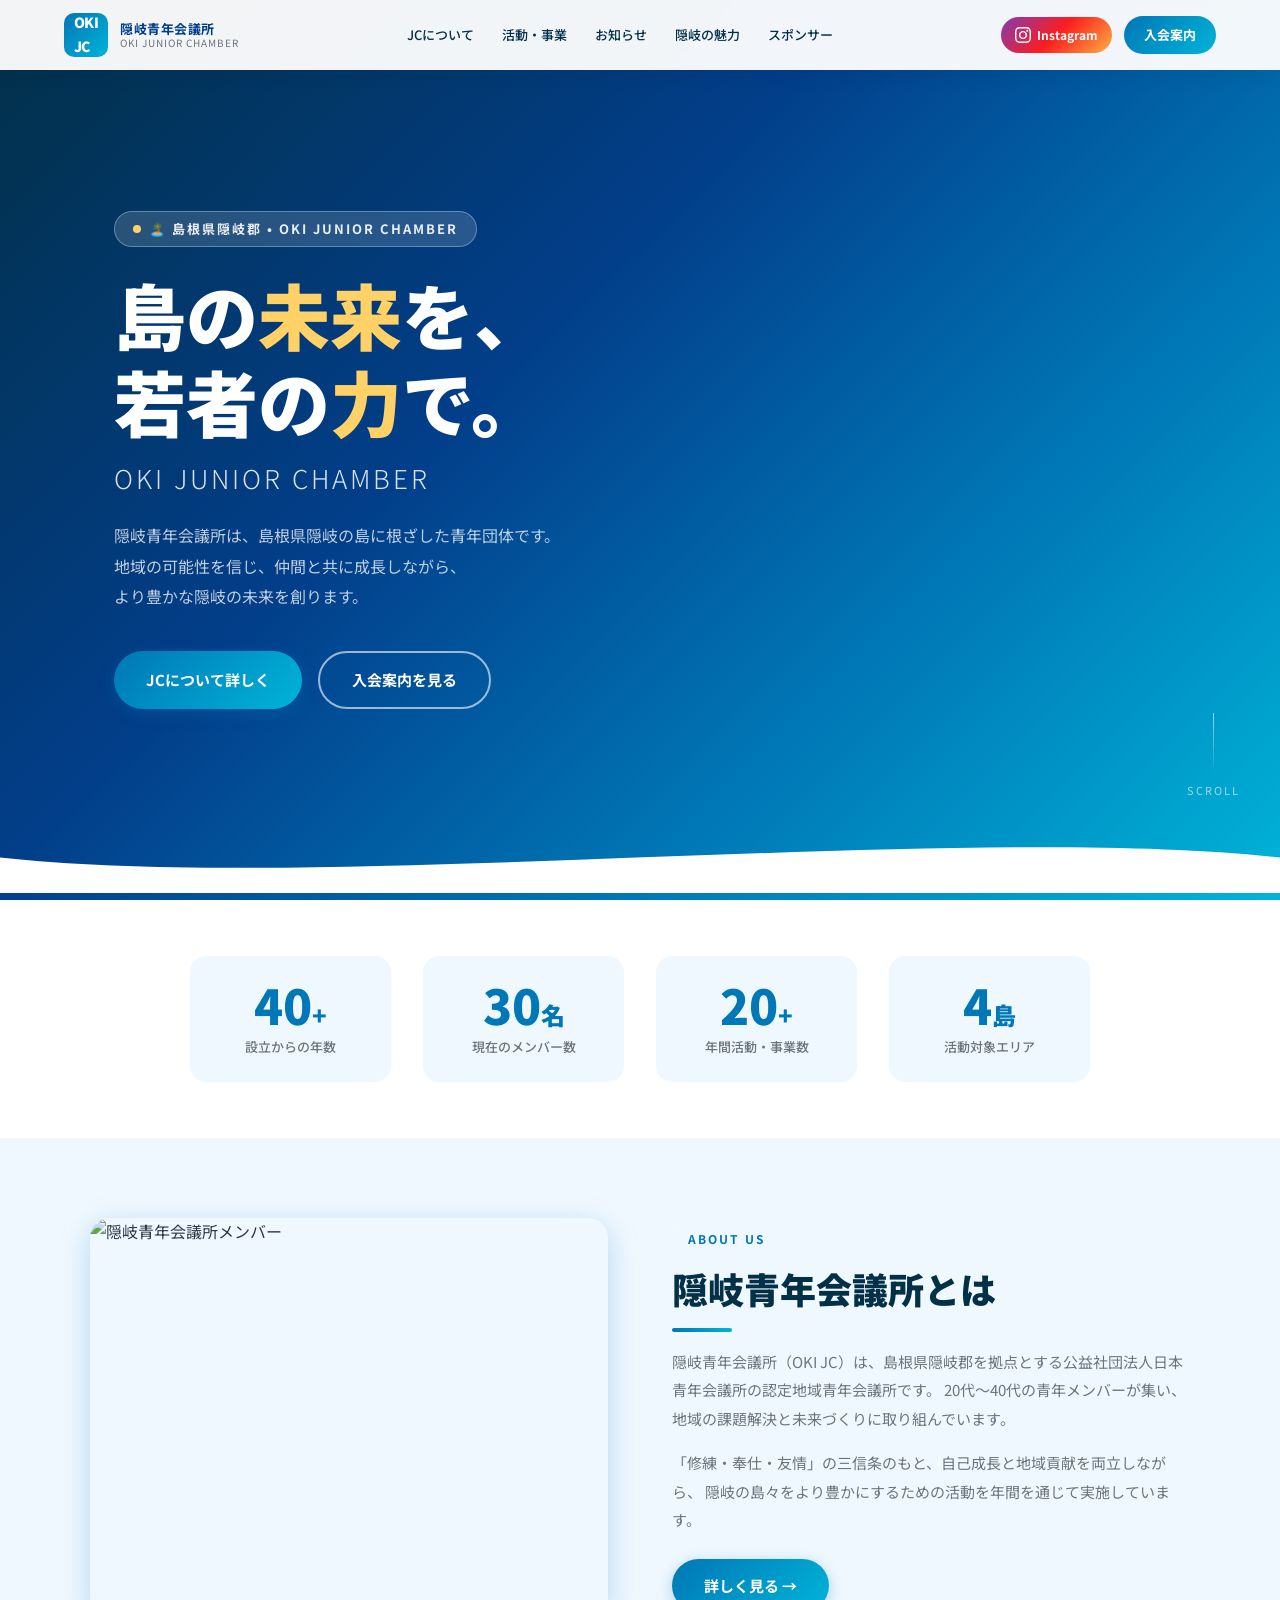
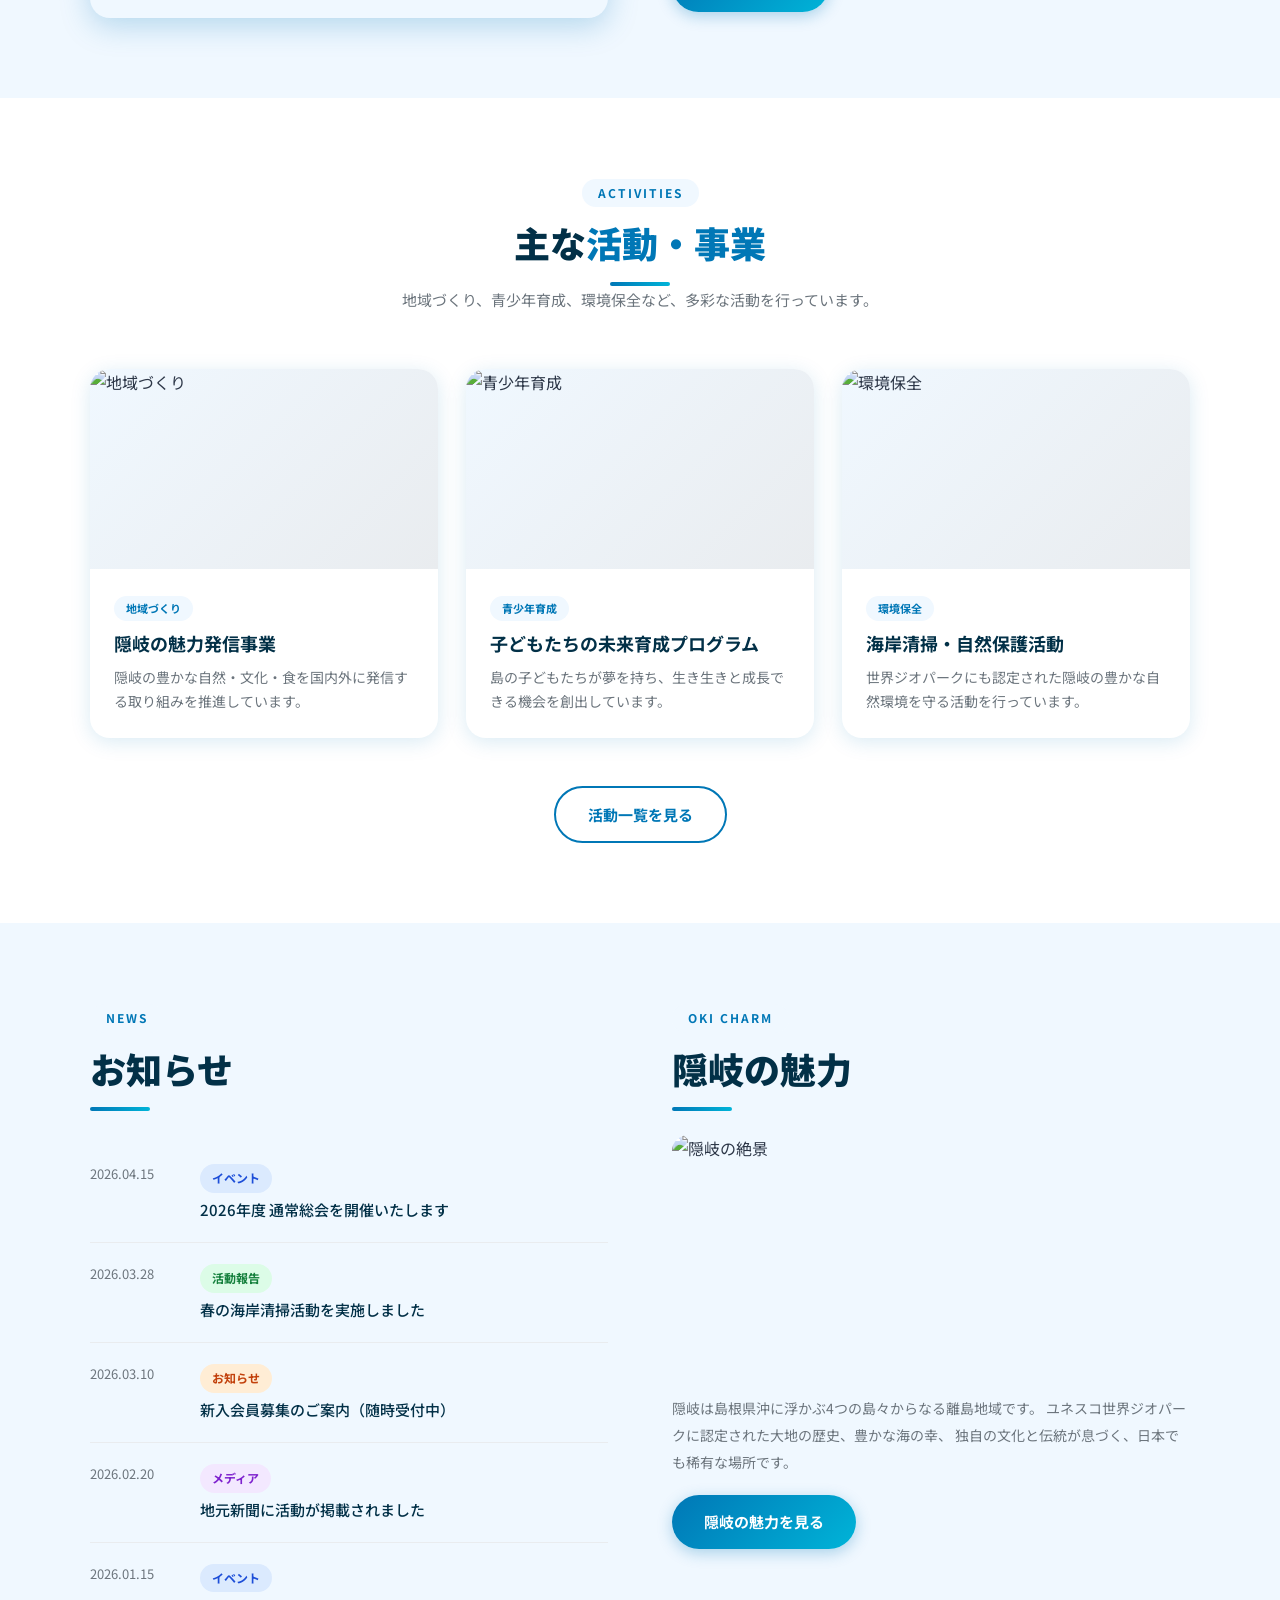
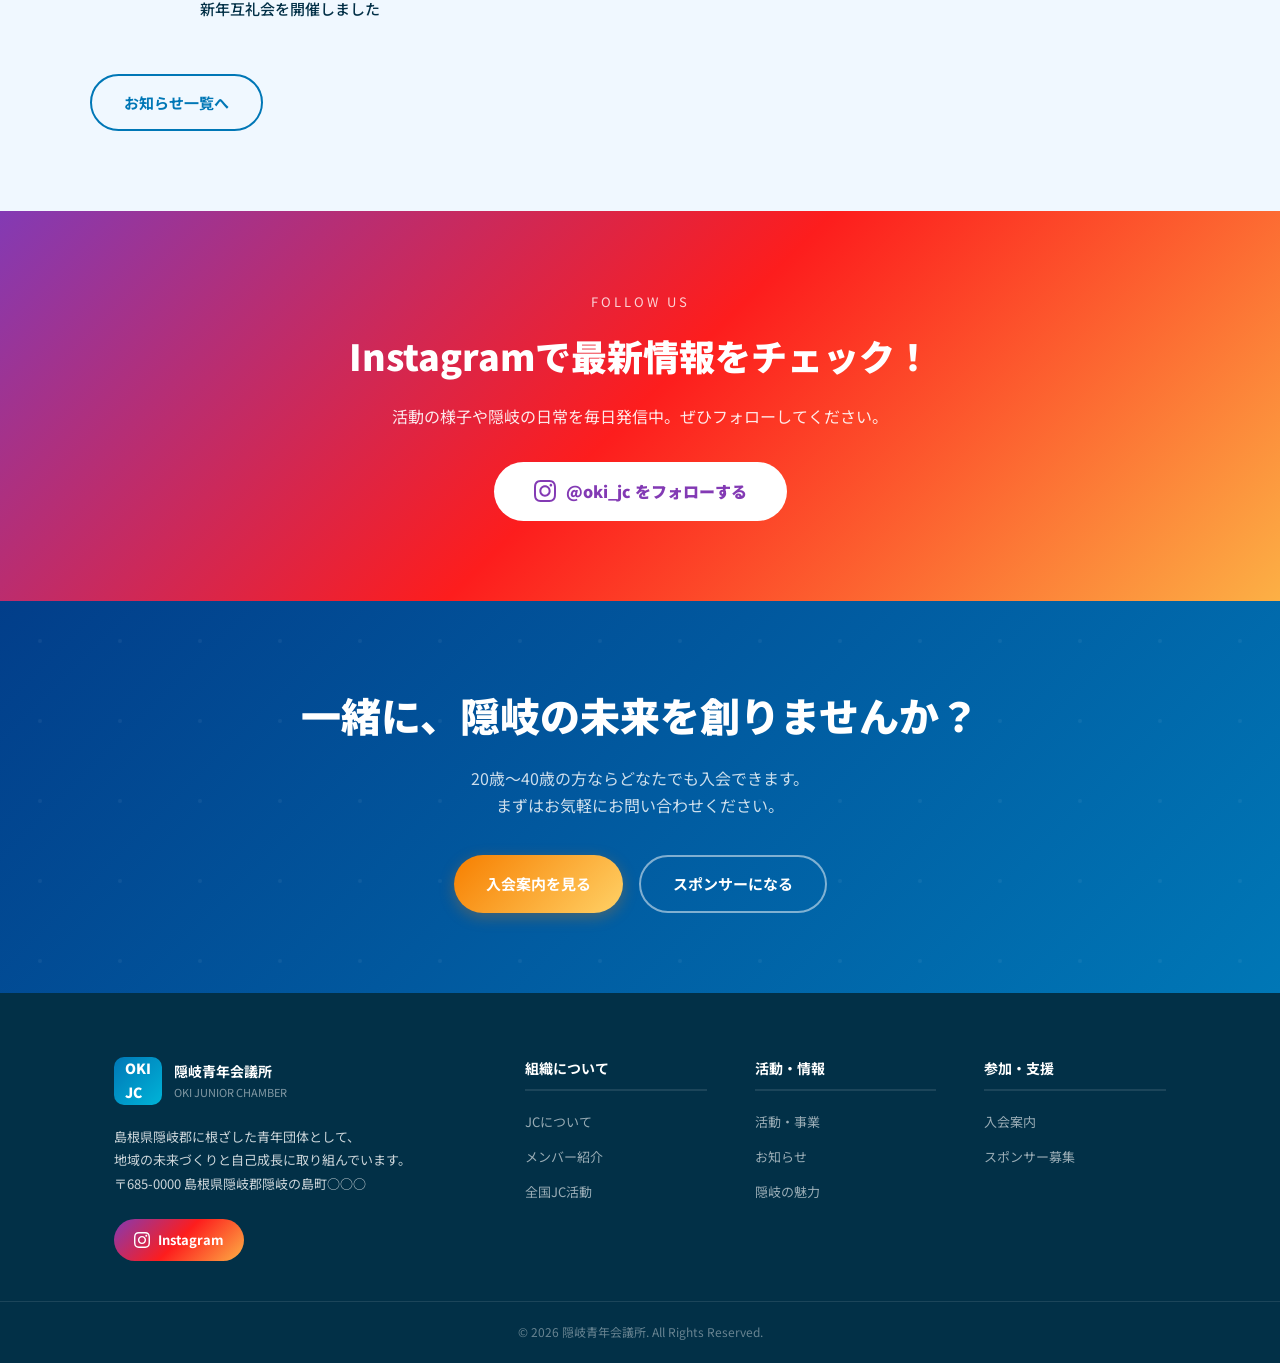
==== index.html @ 52bcc69a "feat: 隠岐青年会議所ウェブサイト 全9ページを作成 - index.html: トップページ（ヒーロー・統計・活動・お知らせ・Instagram CTA） - about.html: JCについ" ====
<!DOCTYPE html>
<html lang="ja">
<head>
  <meta charset="UTF-8">
  <meta name="viewport" content="width=device-width, initial-scale=1.0">
  <title>隠岐青年会議所 | OKI Junior Chamber</title>
  <meta name="description" content="島根県隠岐郡の青年会議所。島の未来を担う青年たちが、地域づくりと自己成長に挑戦しています。">
  <link rel="stylesheet" href="css/style.css">
  <style>
    /* ===== ヒーローセクション ===== */
    .hero {
      min-height: 100svh;
      position: relative;
      display: flex;
      align-items: center;
      overflow: hidden;
      background: linear-gradient(135deg, #023047 0%, #023e8a 40%, #0077b6 70%, #00b4d8 100%);
    }
    .hero-bg {
      position: absolute;
      inset: 0;
      background: url('https://picsum.photos/seed/oki-ocean/1600/900') center/cover no-repeat;
      opacity: 0.2;
    }
    .hero-waves {
      position: absolute;
      bottom: 0;
      left: 0;
      width: 100%;
    }
    .hero-content {
      position: relative;
      max-width: 1100px;
      margin: 0 auto;
      padding: 120px 24px 100px;
      width: 100%;
    }
    .hero-tag {
      display: inline-flex;
      align-items: center;
      gap: 8px;
      padding: 6px 18px;
      background: rgba(255,255,255,0.15);
      backdrop-filter: blur(8px);
      border: 1px solid rgba(255,255,255,0.3);
      border-radius: 30px;
      color: rgba(255,255,255,0.9);
      font-size: 13px;
      font-weight: 700;
      letter-spacing: 2px;
      margin-bottom: 24px;
    }
    .hero-tag::before {
      content: '';
      width: 8px; height: 8px;
      background: var(--accent-light);
      border-radius: 50%;
      animation: pulse 2s infinite;
    }
    @keyframes pulse {
      0%,100% { opacity: 1; transform: scale(1); }
      50% { opacity: 0.5; transform: scale(1.3); }
    }
    .hero h1 {
      font-size: clamp(36px, 7vw, 72px);
      font-weight: 900;
      color: white;
      line-height: 1.2;
      margin-bottom: 12px;
    }
    .hero h1 .accent { color: var(--accent-light); }
    .hero-sub {
      font-size: clamp(18px, 3vw, 26px);
      font-weight: 300;
      color: rgba(255,255,255,0.85);
      margin-bottom: 20px;
      letter-spacing: 3px;
    }
    .hero-desc {
      font-size: 16px;
      color: rgba(255,255,255,0.75);
      max-width: 520px;
      line-height: 1.9;
      margin-bottom: 40px;
    }
    .hero-btns {
      display: flex;
      gap: 16px;
      flex-wrap: wrap;
    }
    .hero-scroll {
      position: absolute;
      bottom: 100px;
      right: 40px;
      display: flex;
      flex-direction: column;
      align-items: center;
      gap: 8px;
      color: rgba(255,255,255,0.6);
      font-size: 11px;
      letter-spacing: 2px;
    }
    .hero-scroll-line {
      width: 1px;
      height: 60px;
      background: linear-gradient(to bottom, rgba(255,255,255,0.6), transparent);
      animation: scrollLine 2s infinite;
    }
    @keyframes scrollLine {
      0% { transform: scaleY(0); transform-origin: top; }
      50% { transform: scaleY(1); transform-origin: top; }
      51% { transform: scaleY(1); transform-origin: bottom; }
      100% { transform: scaleY(0); transform-origin: bottom; }
    }

    /* ===== 統計 ===== */
    .stats-section {
      background: white;
      padding: 56px 24px;
      box-shadow: 0 4px 30px rgba(0,0,0,0.06);
    }
    .stats-inner {
      max-width: 900px;
      margin: 0 auto;
      display: grid;
      grid-template-columns: repeat(4, 1fr);
      gap: 32px;
      text-align: center;
    }
    .stat-card {
      padding: 24px 16px;
      border-radius: 16px;
      background: var(--bg);
      transition: var(--transition);
    }
    .stat-card:hover { transform: translateY(-4px); box-shadow: var(--shadow); }
    .stat-card .num {
      font-size: 48px;
      font-weight: 900;
      color: var(--primary);
      line-height: 1;
      margin-bottom: 8px;
    }
    .stat-card .num .unit { font-size: 24px; }
    .stat-card .label { font-size: 13px; color: var(--gray); font-weight: 500; }

    /* ===== JCについて概要 ===== */
    .about-home {
      background: var(--bg);
    }
    .about-home-grid {
      display: grid;
      grid-template-columns: 1fr 1fr;
      gap: 64px;
      align-items: center;
    }
    .about-home-img {
      border-radius: var(--radius-lg);
      overflow: hidden;
      box-shadow: var(--shadow-hover);
    }
    .about-home-img img {
      width: 100%; height: 400px; object-fit: cover;
    }
    .about-home-body .section-title { text-align: left; }
    .about-home-body .section-divider { margin: 16px 0; }
    .about-home-body p {
      font-size: 15px;
      color: var(--gray);
      line-height: 1.9;
      margin-bottom: 16px;
    }

    /* ===== 活動カード ===== */
    .activity-cards {
      display: grid;
      grid-template-columns: repeat(3, 1fr);
      gap: 28px;
    }

    /* ===== お知らせ ===== */
    .news-home {
      background: var(--bg);
    }
    .news-home-inner {
      display: grid;
      grid-template-columns: 1fr 1fr;
      gap: 64px;
    }

    /* ===== Instagram CTA ===== */
    .instagram-cta {
      background: linear-gradient(135deg, #833ab4 0%, #fd1d1d 50%, #fcb045 100%);
      padding: 80px 24px;
      text-align: center;
      color: white;
    }
    .instagram-cta h2 {
      font-size: clamp(24px, 4vw, 36px);
      font-weight: 900;
      margin-bottom: 16px;
    }
    .instagram-cta p {
      font-size: 16px;
      opacity: 0.9;
      margin-bottom: 32px;
    }
    .instagram-cta-btn {
      display: inline-flex;
      align-items: center;
      gap: 10px;
      padding: 16px 40px;
      background: white;
      color: #833ab4;
      border-radius: 40px;
      font-size: 16px;
      font-weight: 900;
      transition: var(--transition);
    }
    .instagram-cta-btn:hover {
      transform: translateY(-4px);
      box-shadow: 0 8px 30px rgba(0,0,0,0.2);
      color: #833ab4;
    }
    .instagram-cta-btn svg { width: 22px; height: 22px; }

    /* ===== 入会 CTA ===== */
    .join-cta {
      background: linear-gradient(135deg, var(--primary-dark), var(--primary));
      padding: 80px 24px;
      text-align: center;
      position: relative;
      overflow: hidden;
    }
    .join-cta::before {
      content: '';
      position: absolute;
      inset: 0;
      background: url("data:image/svg+xml,%3Csvg xmlns='http://www.w3.org/2000/svg' width='80' height='80' viewBox='0 0 80 80'%3E%3Ccircle cx='40' cy='40' r='2' fill='rgba(255,255,255,0.05)'/%3E%3C/svg%3E");
    }
    .join-cta h2 {
      font-size: clamp(26px, 4vw, 40px);
      font-weight: 900;
      color: white;
      margin-bottom: 16px;
      position: relative;
    }
    .join-cta p {
      font-size: 16px;
      color: rgba(255,255,255,0.8);
      margin-bottom: 36px;
      position: relative;
    }
    .join-cta-btns {
      display: flex;
      gap: 16px;
      justify-content: center;
      flex-wrap: wrap;
      position: relative;
    }

    /* ===== フェードイン ===== */
    .fade-in { opacity: 0; transform: translateY(24px); transition: opacity 0.6s ease, transform 0.6s ease; }
    .fade-in.visible { opacity: 1; transform: translateY(0); }

    @media (max-width: 768px) {
      .stats-inner { grid-template-columns: repeat(2, 1fr); }
      .about-home-grid { grid-template-columns: 1fr; gap: 32px; }
      .activity-cards { grid-template-columns: 1fr; }
      .news-home-inner { grid-template-columns: 1fr; gap: 40px; }
      .hero-scroll { display: none; }
    }
  </style>
</head>
<body>

<!-- ヘッダー -->
<header class="header">
  <div class="header-inner">
    <a href="index.html" class="header-logo">
      <div class="header-logo-icon">OKI<br>JC</div>
      <div class="header-logo-text">
        <span class="org-name">隠岐青年会議所</span>
        <span class="org-sub">OKI JUNIOR CHAMBER</span>
      </div>
    </a>
    <nav class="header-nav">
      <a href="about.html">JCについて</a>
      <a href="activities.html">活動・事業</a>
      <a href="news.html">お知らせ</a>
      <a href="oki-info.html">隠岐の魅力</a>
      <a href="sponsor.html">スポンサー</a>
    </nav>
    <div class="header-right">
      <a href="#" target="_blank" rel="noopener" class="header-instagram">
        <svg xmlns="http://www.w3.org/2000/svg" viewBox="0 0 24 24" fill="currentColor"><path d="M12 2.163c3.204 0 3.584.012 4.85.07 3.252.148 4.771 1.691 4.919 4.919.058 1.265.069 1.645.069 4.849 0 3.205-.012 3.584-.069 4.849-.149 3.225-1.664 4.771-4.919 4.919-1.266.058-1.644.07-4.85.07-3.204 0-3.584-.012-4.849-.07-3.26-.149-4.771-1.699-4.919-4.92-.058-1.265-.07-1.644-.07-4.849 0-3.204.013-3.583.07-4.849.149-3.227 1.664-4.771 4.919-4.919 1.266-.057 1.645-.069 4.849-.069zm0-2.163c-3.259 0-3.667.014-4.947.072-4.358.2-6.78 2.618-6.98 6.98-.059 1.281-.073 1.689-.073 4.948 0 3.259.014 3.668.072 4.948.2 4.358 2.618 6.78 6.98 6.98 1.281.058 1.689.072 4.948.072 3.259 0 3.668-.014 4.948-.072 4.354-.2 6.782-2.618 6.979-6.98.059-1.28.073-1.689.073-4.948 0-3.259-.014-3.667-.072-4.947-.196-4.354-2.617-6.78-6.979-6.98-1.281-.059-1.69-.073-4.949-.073zm0 5.838c-3.403 0-6.162 2.759-6.162 6.162s2.759 6.163 6.162 6.163 6.162-2.759 6.162-6.163c0-3.403-2.759-6.162-6.162-6.162zm0 10.162c-2.209 0-4-1.79-4-4 0-2.209 1.791-4 4-4s4 1.791 4 4c0 2.21-1.791 4-4 4zm6.406-11.845c-.796 0-1.441.645-1.441 1.44s.645 1.44 1.441 1.44c.795 0 1.439-.645 1.439-1.44s-.644-1.44-1.439-1.44z"/></svg>
        Instagram
      </a>
      <a href="join.html" class="header-join-btn">入会案内</a>
    </div>
    <button class="hamburger" id="hamburger" aria-label="メニューを開く">
      <span></span><span></span><span></span>
    </button>
  </div>
</header>

<!-- モバイルメニュー -->
<nav class="mobile-menu" id="mobileMenu">
  <a href="index.html">🏠 ホーム</a>
  <a href="about.html">📖 JCについて</a>
  <a href="members.html">👥 メンバー紹介</a>
  <a href="activities.html">🎯 活動・事業</a>
  <a href="news.html">📢 お知らせ</a>
  <a href="oki-info.html">🏝️ 隠岐の魅力</a>
  <a href="national-jc.html">🗾 全国JC活動</a>
  <a href="sponsor.html">🤝 スポンサー募集</a>
  <a href="join.html">✨ 入会案内</a>
  <a href="#" target="_blank" rel="noopener" class="mobile-instagram">📷 Instagram をフォロー</a>
</nav>

<!-- ヒーロー -->
<section class="hero">
  <div class="hero-bg"></div>
  <div class="hero-content">
    <div class="hero-tag">🏝️ 島根県隠岐郡 &#x2022; OKI JUNIOR CHAMBER</div>
    <h1>島の<span class="accent">未来</span>を、<br>若者の<span class="accent">力</span>で。</h1>
    <p class="hero-sub">OKI JUNIOR CHAMBER</p>
    <p class="hero-desc">
      隠岐青年会議所は、島根県隠岐の島に根ざした青年団体です。<br>
      地域の可能性を信じ、仲間と共に成長しながら、<br>
      より豊かな隠岐の未来を創ります。
    </p>
    <div class="hero-btns">
      <a href="about.html" class="btn btn-primary">JCについて詳しく</a>
      <a href="join.html" class="btn btn-outline" style="color:white;border-color:rgba(255,255,255,0.6);">入会案内を見る</a>
    </div>
  </div>
  <div class="hero-scroll">
    <div class="hero-scroll-line"></div>
    <span>SCROLL</span>
  </div>
  <div class="hero-waves">
    <svg xmlns="http://www.w3.org/2000/svg" viewBox="0 0 1440 80" preserveAspectRatio="none">
      <path fill="white" d="M0,40 C360,80 1080,0 1440,40 L1440,80 L0,80 Z"/>
    </svg>
  </div>
</section>

<!-- 統計 -->
<section class="stats-section">
  <div class="stats-inner">
    <div class="stat-card fade-in">
      <div class="num">40<span class="unit">+</span></div>
      <div class="label">設立からの年数</div>
    </div>
    <div class="stat-card fade-in">
      <div class="num">30<span class="unit">名</span></div>
      <div class="label">現在のメンバー数</div>
    </div>
    <div class="stat-card fade-in">
      <div class="num">20<span class="unit">+</span></div>
      <div class="label">年間活動・事業数</div>
    </div>
    <div class="stat-card fade-in">
      <div class="num">4<span class="unit">島</span></div>
      <div class="label">活動対象エリア</div>
    </div>
  </div>
</section>

<!-- JCについて概要 -->
<section class="section about-home">
  <div class="section-inner">
    <div class="about-home-grid">
      <div class="about-home-img fade-in">
        <img src="https://picsum.photos/seed/oki-jc-team/700/400" alt="隠岐青年会議所メンバー">
      </div>
      <div class="about-home-body fade-in">
        <div class="section-tag">ABOUT US</div>
        <h2 class="section-title">隠岐青年会議所とは</h2>
        <div class="section-divider"></div>
        <p>
          隠岐青年会議所（OKI JC）は、島根県隠岐郡を拠点とする公益社団法人日本青年会議所の認定地域青年会議所です。
          20代〜40代の青年メンバーが集い、地域の課題解決と未来づくりに取り組んでいます。
        </p>
        <p>
          「修練・奉仕・友情」の三信条のもと、自己成長と地域貢献を両立しながら、
          隠岐の島々をより豊かにするための活動を年間を通じて実施しています。
        </p>
        <a href="about.html" class="btn btn-primary" style="margin-top:8px;">詳しく見る →</a>
      </div>
    </div>
  </div>
</section>

<!-- 活動・事業 -->
<section class="section">
  <div class="section-inner">
    <div class="section-header fade-in">
      <div class="section-tag">ACTIVITIES</div>
      <h2 class="section-title">主な<span>活動・事業</span></h2>
      <div class="section-divider"></div>
      <p class="section-desc">地域づくり、青少年育成、環境保全など、多彩な活動を行っています。</p>
    </div>
    <div class="activity-cards">
      <div class="card fade-in">
        <img class="card-img" src="https://picsum.photos/seed/oki-community/600/300" alt="地域づくり">
        <div class="card-body">
          <span class="card-tag">地域づくり</span>
          <h3 class="card-title">隠岐の魅力発信事業</h3>
          <p class="card-text">隠岐の豊かな自然・文化・食を国内外に発信する取り組みを推進しています。</p>
        </div>
      </div>
      <div class="card fade-in">
        <img class="card-img" src="https://picsum.photos/seed/oki-youth/600/300" alt="青少年育成">
        <div class="card-body">
          <span class="card-tag">青少年育成</span>
          <h3 class="card-title">子どもたちの未来育成プログラム</h3>
          <p class="card-text">島の子どもたちが夢を持ち、生き生きと成長できる機会を創出しています。</p>
        </div>
      </div>
      <div class="card fade-in">
        <img class="card-img" src="https://picsum.photos/seed/oki-environment/600/300" alt="環境保全">
        <div class="card-body">
          <span class="card-tag">環境保全</span>
          <h3 class="card-title">海岸清掃・自然保護活動</h3>
          <p class="card-text">世界ジオパークにも認定された隠岐の豊かな自然環境を守る活動を行っています。</p>
        </div>
      </div>
    </div>
    <div class="btn-center fade-in">
      <a href="activities.html" class="btn btn-outline">活動一覧を見る</a>
    </div>
  </div>
</section>

<!-- お知らせ -->
<section class="section news-home" style="background:var(--bg);">
  <div class="section-inner">
    <div class="news-home-inner">
      <div>
        <div class="section-tag">NEWS</div>
        <h2 class="section-title fade-in">お知らせ</h2>
        <div class="section-divider" style="margin:16px 0 32px;"></div>
        <div class="news-list fade-in">
          <div class="news-item">
            <span class="news-date">2026.04.15</span>
            <div>
              <span class="badge badge-blue" style="margin-bottom:4px;">イベント</span>
              <div class="news-title"><a href="news.html">2026年度 通常総会を開催いたします</a></div>
            </div>
          </div>
          <div class="news-item">
            <span class="news-date">2026.03.28</span>
            <div>
              <span class="badge badge-green" style="margin-bottom:4px;">活動報告</span>
              <div class="news-title"><a href="news.html">春の海岸清掃活動を実施しました</a></div>
            </div>
          </div>
          <div class="news-item">
            <span class="news-date">2026.03.10</span>
            <div>
              <span class="badge badge-orange" style="margin-bottom:4px;">お知らせ</span>
              <div class="news-title"><a href="news.html">新入会員募集のご案内（随時受付中）</a></div>
            </div>
          </div>
          <div class="news-item">
            <span class="news-date">2026.02.20</span>
            <div>
              <span class="badge badge-purple" style="margin-bottom:4px;">メディア</span>
              <div class="news-title"><a href="news.html">地元新聞に活動が掲載されました</a></div>
            </div>
          </div>
          <div class="news-item">
            <span class="news-date">2026.01.15</span>
            <div>
              <span class="badge badge-blue" style="margin-bottom:4px;">イベント</span>
              <div class="news-title"><a href="news.html">新年互礼会を開催しました</a></div>
            </div>
          </div>
        </div>
        <a href="news.html" class="btn btn-outline" style="margin-top:32px;">お知らせ一覧へ</a>
      </div>
      <div class="fade-in">
        <div class="section-tag">OKI CHARM</div>
        <h2 class="section-title">隠岐の魅力</h2>
        <div class="section-divider" style="margin:16px 0 24px;"></div>
        <img src="https://picsum.photos/seed/oki-island/600/320" alt="隠岐の絶景" style="width:100%;height:240px;object-fit:cover;border-radius:16px;margin-bottom:20px;">
        <p style="font-size:14px;color:var(--gray);line-height:1.9;margin-bottom:20px;">
          隠岐は島根県沖に浮かぶ4つの島々からなる離島地域です。
          ユネスコ世界ジオパークに認定された大地の歴史、豊かな海の幸、
          独自の文化と伝統が息づく、日本でも稀有な場所です。
        </p>
        <a href="oki-info.html" class="btn btn-primary">隠岐の魅力を見る</a>
      </div>
    </div>
  </div>
</section>

<!-- Instagram CTA -->
<section class="instagram-cta">
  <div class="fade-in">
    <p style="font-size:13px;letter-spacing:3px;opacity:0.8;margin-bottom:12px;">FOLLOW US</p>
    <h2>Instagramで最新情報をチェック！</h2>
    <p>活動の様子や隠岐の日常を毎日発信中。ぜひフォローしてください。</p>
    <a href="#" target="_blank" rel="noopener" class="instagram-cta-btn">
      <svg xmlns="http://www.w3.org/2000/svg" viewBox="0 0 24 24" fill="currentColor"><path d="M12 2.163c3.204 0 3.584.012 4.85.07 3.252.148 4.771 1.691 4.919 4.919.058 1.265.069 1.645.069 4.849 0 3.205-.012 3.584-.069 4.849-.149 3.225-1.664 4.771-4.919 4.919-1.266.058-1.644.07-4.85.07-3.204 0-3.584-.012-4.849-.07-3.26-.149-4.771-1.699-4.919-4.92-.058-1.265-.07-1.644-.07-4.849 0-3.204.013-3.583.07-4.849.149-3.227 1.664-4.771 4.919-4.919 1.266-.057 1.645-.069 4.849-.069zm0-2.163c-3.259 0-3.667.014-4.947.072-4.358.2-6.78 2.618-6.98 6.98-.059 1.281-.073 1.689-.073 4.948 0 3.259.014 3.668.072 4.948.2 4.358 2.618 6.78 6.98 6.98 1.281.058 1.689.072 4.948.072 3.259 0 3.668-.014 4.948-.072 4.354-.2 6.782-2.618 6.979-6.98.059-1.28.073-1.689.073-4.948 0-3.259-.014-3.667-.072-4.947-.196-4.354-2.617-6.78-6.979-6.98-1.281-.059-1.69-.073-4.949-.073zm0 5.838c-3.403 0-6.162 2.759-6.162 6.162s2.759 6.163 6.162 6.163 6.162-2.759 6.162-6.163c0-3.403-2.759-6.162-6.162-6.162zm0 10.162c-2.209 0-4-1.79-4-4 0-2.209 1.791-4 4-4s4 1.791 4 4c0 2.21-1.791 4-4 4zm6.406-11.845c-.796 0-1.441.645-1.441 1.44s.645 1.44 1.441 1.44c.795 0 1.439-.645 1.439-1.44s-.644-1.44-1.439-1.44z"/></svg>
      @oki_jc をフォローする
    </a>
  </div>
</section>

<!-- 入会CTA -->
<section class="join-cta">
  <h2>一緒に、隠岐の未来を創りませんか？</h2>
  <p>20歳〜40歳の方ならどなたでも入会できます。<br>まずはお気軽にお問い合わせください。</p>
  <div class="join-cta-btns">
    <a href="join.html" class="btn btn-accent">入会案内を見る</a>
    <a href="sponsor.html" class="btn btn-outline" style="color:white;border-color:rgba(255,255,255,0.5);">スポンサーになる</a>
  </div>
</section>

<!-- フッター -->
<footer class="footer">
  <div class="footer-top">
    <div>
      <div class="footer-logo">
        <div class="footer-logo-icon">OKI<br>JC</div>
        <div class="footer-logo-text">
          <div class="org-name">隠岐青年会議所</div>
          <div class="org-sub">OKI JUNIOR CHAMBER</div>
        </div>
      </div>
      <p class="footer-desc">
        島根県隠岐郡に根ざした青年団体として、<br>
        地域の未来づくりと自己成長に取り組んでいます。<br>
        〒685-0000 島根県隠岐郡隠岐の島町○○○
      </p>
      <a href="#" target="_blank" rel="noopener" class="footer-instagram">
        <svg xmlns="http://www.w3.org/2000/svg" viewBox="0 0 24 24" fill="currentColor" style="width:16px;height:16px;"><path d="M12 2.163c3.204 0 3.584.012 4.85.07 3.252.148 4.771 1.691 4.919 4.919.058 1.265.069 1.645.069 4.849 0 3.205-.012 3.584-.069 4.849-.149 3.225-1.664 4.771-4.919 4.919-1.266.058-1.644.07-4.85.07-3.204 0-3.584-.012-4.849-.07-3.26-.149-4.771-1.699-4.919-4.92-.058-1.265-.07-1.644-.07-4.849 0-3.204.013-3.583.07-4.849.149-3.227 1.664-4.771 4.919-4.919 1.266-.057 1.645-.069 4.849-.069zm0-2.163c-3.259 0-3.667.014-4.947.072-4.358.2-6.78 2.618-6.98 6.98-.059 1.281-.073 1.689-.073 4.948 0 3.259.014 3.668.072 4.948.2 4.358 2.618 6.78 6.98 6.98 1.281.058 1.689.072 4.948.072 3.259 0 3.668-.014 4.948-.072 4.354-.2 6.782-2.618 6.979-6.98.059-1.28.073-1.689.073-4.948 0-3.259-.014-3.667-.072-4.947-.196-4.354-2.617-6.78-6.979-6.98-1.281-.059-1.69-.073-4.949-.073zm0 5.838c-3.403 0-6.162 2.759-6.162 6.162s2.759 6.163 6.162 6.163 6.162-2.759 6.162-6.163c0-3.403-2.759-6.162-6.162-6.162zm0 10.162c-2.209 0-4-1.79-4-4 0-2.209 1.791-4 4-4s4 1.791 4 4c0 2.21-1.791 4-4 4zm6.406-11.845c-.796 0-1.441.645-1.441 1.44s.645 1.44 1.441 1.44c.795 0 1.439-.645 1.439-1.44s-.644-1.44-1.439-1.44z"/></svg>
        Instagram
      </a>
    </div>
    <div class="footer-nav">
      <h4>組織について</h4>
      <ul>
        <li><a href="about.html">JCについて</a></li>
        <li><a href="members.html">メンバー紹介</a></li>
        <li><a href="national-jc.html">全国JC活動</a></li>
      </ul>
    </div>
    <div class="footer-nav">
      <h4>活動・情報</h4>
      <ul>
        <li><a href="activities.html">活動・事業</a></li>
        <li><a href="news.html">お知らせ</a></li>
        <li><a href="oki-info.html">隠岐の魅力</a></li>
      </ul>
    </div>
    <div class="footer-nav">
      <h4>参加・支援</h4>
      <ul>
        <li><a href="join.html">入会案内</a></li>
        <li><a href="sponsor.html">スポンサー募集</a></li>
      </ul>
    </div>
  </div>
  <div class="footer-bottom">
    <p>&copy; 2026 隠岐青年会議所. All Rights Reserved.</p>
  </div>
</footer>

<script src="js/main.js"></script>
</body>
</html>
---- css/style.css ----
/* ===========================
   隠岐青年会議所 共通スタイル
   =========================== */

@import url('https://fonts.googleapis.com/css2?family=Noto+Sans+JP:wght@300;400;500;700;900&family=Noto+Serif+JP:wght@400;600;700&display=swap');

:root {
  --primary: #0077b6;
  --primary-dark: #023e8a;
  --secondary: #00b4d8;
  --accent: #f77f00;
  --accent-light: #ffd166;
  --bg: #f0f8ff;
  --white: #ffffff;
  --dark: #023047;
  --gray: #6c757d;
  --gray-light: #e9ecef;
  --text: #2d3748;
  --shadow: 0 4px 20px rgba(0, 119, 182, 0.15);
  --shadow-hover: 0 8px 30px rgba(0, 119, 182, 0.25);
  --radius: 12px;
  --radius-lg: 20px;
  --transition: all 0.3s ease;
}

* {
  margin: 0;
  padding: 0;
  box-sizing: border-box;
}

html {
  scroll-behavior: smooth;
}

body {
  font-family: 'Noto Sans JP', sans-serif;
  color: var(--text);
  background-color: var(--white);
  line-height: 1.7;
  font-size: 16px;
}

img {
  max-width: 100%;
  height: auto;
  display: block;
}

a {
  text-decoration: none;
  color: inherit;
  transition: var(--transition);
}

ul {
  list-style: none;
}

/* ===========================
   ヘッダー
   =========================== */

.header {
  position: fixed;
  top: 0;
  left: 0;
  width: 100%;
  z-index: 1000;
  background: rgba(255, 255, 255, 0.95);
  backdrop-filter: blur(10px);
  box-shadow: 0 2px 20px rgba(0, 0, 0, 0.08);
  transition: var(--transition);
}

.header-inner {
  max-width: 1200px;
  margin: 0 auto;
  padding: 0 24px;
  display: flex;
  align-items: center;
  justify-content: space-between;
  height: 70px;
}

.header-logo {
  display: flex;
  align-items: center;
  gap: 12px;
}

.header-logo-icon {
  width: 44px;
  height: 44px;
  background: linear-gradient(135deg, var(--primary), var(--secondary));
  border-radius: 10px;
  display: flex;
  align-items: center;
  justify-content: center;
  color: white;
  font-weight: 900;
  font-size: 14px;
  letter-spacing: -0.5px;
}

.header-logo-text {
  display: flex;
  flex-direction: column;
  line-height: 1.2;
}

.header-logo-text .org-name {
  font-size: 13px;
  font-weight: 700;
  color: var(--primary-dark);
  letter-spacing: 0.5px;
}

.header-logo-text .org-sub {
  font-size: 10px;
  color: var(--gray);
  letter-spacing: 1px;
}

.header-nav {
  display: flex;
  align-items: center;
  gap: 4px;
}

.header-nav a {
  padding: 8px 12px;
  font-size: 13px;
  font-weight: 500;
  color: var(--dark);
  border-radius: 8px;
  transition: var(--transition);
}

.header-nav a:hover,
.header-nav a.active {
  background: var(--bg);
  color: var(--primary);
}

.header-right {
  display: flex;
  align-items: center;
  gap: 12px;
}

.header-instagram {
  display: flex;
  align-items: center;
  gap: 6px;
  padding: 8px 14px;
  background: linear-gradient(135deg, #833ab4, #fd1d1d, #fcb045);
  color: white;
  border-radius: 20px;
  font-size: 12px;
  font-weight: 700;
  transition: var(--transition);
}

.header-instagram:hover {
  transform: translateY(-2px);
  box-shadow: 0 4px 15px rgba(131, 58, 180, 0.4);
  color: white;
}

.header-instagram svg {
  width: 16px;
  height: 16px;
}

.header-join-btn {
  padding: 8px 20px;
  background: linear-gradient(135deg, var(--primary), var(--secondary));
  color: white;
  border-radius: 20px;
  font-size: 13px;
  font-weight: 700;
  transition: var(--transition);
}

.header-join-btn:hover {
  transform: translateY(-2px);
  box-shadow: var(--shadow-hover);
  color: white;
}

/* ハンバーガーメニュー */
.hamburger {
  display: none;
  flex-direction: column;
  gap: 5px;
  cursor: pointer;
  padding: 8px;
  background: none;
  border: none;
}

.hamburger span {
  display: block;
  width: 24px;
  height: 2px;
  background: var(--dark);
  border-radius: 2px;
  transition: var(--transition);
}

.hamburger.open span:nth-child(1) {
  transform: translateY(7px) rotate(45deg);
}

.hamburger.open span:nth-child(2) {
  opacity: 0;
}

.hamburger.open span:nth-child(3) {
  transform: translateY(-7px) rotate(-45deg);
}

/* モバイルメニュー */
.mobile-menu {
  display: none;
  position: fixed;
  top: 70px;
  left: 0;
  width: 100%;
  background: white;
  box-shadow: 0 10px 30px rgba(0,0,0,0.1);
  z-index: 999;
  padding: 16px 0;
  transform: translateY(-10px);
  opacity: 0;
  transition: var(--transition);
}

.mobile-menu.open {
  display: block;
  transform: translateY(0);
  opacity: 1;
}

.mobile-menu a {
  display: block;
  padding: 12px 24px;
  font-size: 15px;
  font-weight: 500;
  color: var(--dark);
  border-bottom: 1px solid var(--gray-light);
}

.mobile-menu a:hover {
  background: var(--bg);
  color: var(--primary);
}

.mobile-menu .mobile-instagram {
  display: flex;
  align-items: center;
  gap: 8px;
  margin: 12px 24px 0;
  padding: 12px 20px;
  background: linear-gradient(135deg, #833ab4, #fd1d1d, #fcb045);
  color: white;
  border-radius: 30px;
  font-weight: 700;
  justify-content: center;
  border-bottom: none;
}

/* ===========================
   ページコンテンツ共通
   =========================== */

.page-content {
  padding-top: 70px;
}

/* ===========================
   ページヒーロー（内部ページ用）
   =========================== */

.page-hero {
  background: linear-gradient(135deg, var(--primary-dark) 0%, var(--primary) 50%, var(--secondary) 100%);
  padding: 80px 24px 60px;
  text-align: center;
  position: relative;
  overflow: hidden;
}

.page-hero::before {
  content: '';
  position: absolute;
  inset: 0;
  background: url("data:image/svg+xml,%3Csvg xmlns='http://www.w3.org/2000/svg' width='60' height='60' viewBox='0 0 60 60'%3E%3Ccircle cx='30' cy='30' r='1.5' fill='rgba(255,255,255,0.1)'/%3E%3C/svg%3E");
}

.page-hero-tag {
  display: inline-block;
  padding: 4px 16px;
  background: rgba(255,255,255,0.2);
  color: white;
  border-radius: 20px;
  font-size: 12px;
  font-weight: 700;
  letter-spacing: 2px;
  margin-bottom: 16px;
}

.page-hero h1 {
  font-size: clamp(28px, 5vw, 44px);
  font-weight: 900;
  color: white;
  margin-bottom: 12px;
  position: relative;
}

.page-hero p {
  font-size: 16px;
  color: rgba(255,255,255,0.8);
  max-width: 600px;
  margin: 0 auto;
  position: relative;
}

/* ===========================
   セクション共通
   =========================== */

.section {
  padding: 80px 24px;
}

.section-inner {
  max-width: 1100px;
  margin: 0 auto;
}

.section-header {
  text-align: center;
  margin-bottom: 56px;
}

.section-tag {
  display: inline-block;
  padding: 4px 16px;
  background: var(--bg);
  color: var(--primary);
  border-radius: 20px;
  font-size: 12px;
  font-weight: 700;
  letter-spacing: 2px;
  margin-bottom: 12px;
}

.section-title {
  font-size: clamp(24px, 4vw, 36px);
  font-weight: 900;
  color: var(--dark);
  line-height: 1.3;
  margin-bottom: 16px;
}

.section-title span {
  color: var(--primary);
}

.section-desc {
  font-size: 15px;
  color: var(--gray);
  max-width: 600px;
  margin: 0 auto;
  line-height: 1.8;
}

.section-divider {
  width: 60px;
  height: 4px;
  background: linear-gradient(90deg, var(--primary), var(--secondary));
  border-radius: 2px;
  margin: 16px auto 0;
}

/* ===========================
   カード共通
   =========================== */

.card {
  background: white;
  border-radius: var(--radius-lg);
  overflow: hidden;
  box-shadow: var(--shadow);
  transition: var(--transition);
}

.card:hover {
  transform: translateY(-6px);
  box-shadow: var(--shadow-hover);
}

.card-img {
  width: 100%;
  height: 200px;
  object-fit: cover;
  background: linear-gradient(135deg, var(--bg), var(--gray-light));
}

.card-body {
  padding: 24px;
}

.card-tag {
  display: inline-block;
  padding: 3px 12px;
  background: var(--bg);
  color: var(--primary);
  border-radius: 20px;
  font-size: 11px;
  font-weight: 700;
  margin-bottom: 10px;
}

.card-title {
  font-size: 18px;
  font-weight: 700;
  color: var(--dark);
  margin-bottom: 10px;
  line-height: 1.4;
}

.card-text {
  font-size: 14px;
  color: var(--gray);
  line-height: 1.7;
}

/* グリッド */
.grid-2 { display: grid; grid-template-columns: repeat(2, 1fr); gap: 32px; }
.grid-3 { display: grid; grid-template-columns: repeat(3, 1fr); gap: 28px; }
.grid-4 { display: grid; grid-template-columns: repeat(4, 1fr); gap: 24px; }

/* ===========================
   ボタン
   =========================== */

.btn {
  display: inline-flex;
  align-items: center;
  gap: 8px;
  padding: 14px 32px;
  border-radius: 30px;
  font-size: 15px;
  font-weight: 700;
  cursor: pointer;
  transition: var(--transition);
  border: none;
}

.btn-primary {
  background: linear-gradient(135deg, var(--primary), var(--secondary));
  color: white;
  box-shadow: 0 4px 15px rgba(0, 119, 182, 0.3);
}

.btn-primary:hover {
  transform: translateY(-3px);
  box-shadow: 0 8px 25px rgba(0, 119, 182, 0.4);
  color: white;
}

.btn-outline {
  background: transparent;
  color: var(--primary);
  border: 2px solid var(--primary);
}

.btn-outline:hover {
  background: var(--primary);
  color: white;
  transform: translateY(-3px);
}

.btn-accent {
  background: linear-gradient(135deg, var(--accent), var(--accent-light));
  color: white;
  box-shadow: 0 4px 15px rgba(247, 127, 0, 0.3);
}

.btn-accent:hover {
  transform: translateY(-3px);
  box-shadow: 0 8px 25px rgba(247, 127, 0, 0.4);
  color: white;
}

.btn-center {
  text-align: center;
  margin-top: 48px;
}

/* ===========================
   バッジ・タグ
   =========================== */

.badge {
  display: inline-block;
  padding: 4px 12px;
  border-radius: 20px;
  font-size: 12px;
  font-weight: 700;
}

.badge-blue { background: #dbeafe; color: #1d4ed8; }
.badge-green { background: #dcfce7; color: #15803d; }
.badge-orange { background: #ffedd5; color: #c2410c; }
.badge-purple { background: #f3e8ff; color: #7e22ce; }

/* ===========================
   フッター
   =========================== */

.footer {
  background: var(--dark);
  color: rgba(255,255,255,0.8);
}

.footer-top {
  padding: 64px 24px 40px;
  max-width: 1100px;
  margin: 0 auto;
  display: grid;
  grid-template-columns: 2fr 1fr 1fr 1fr;
  gap: 48px;
}

.footer-logo {
  display: flex;
  align-items: center;
  gap: 12px;
  margin-bottom: 20px;
}

.footer-logo-icon {
  width: 48px;
  height: 48px;
  background: linear-gradient(135deg, var(--primary), var(--secondary));
  border-radius: 10px;
  display: flex;
  align-items: center;
  justify-content: center;
  color: white;
  font-weight: 900;
  font-size: 14px;
}

.footer-logo-text .org-name {
  font-size: 14px;
  font-weight: 700;
  color: white;
}

.footer-logo-text .org-sub {
  font-size: 11px;
  color: rgba(255,255,255,0.5);
}

.footer-desc {
  font-size: 13px;
  line-height: 1.8;
  margin-bottom: 24px;
}

.footer-instagram {
  display: inline-flex;
  align-items: center;
  gap: 8px;
  padding: 10px 20px;
  background: linear-gradient(135deg, #833ab4, #fd1d1d, #fcb045);
  color: white;
  border-radius: 25px;
  font-size: 13px;
  font-weight: 700;
  transition: var(--transition);
}

.footer-instagram:hover {
  transform: translateY(-2px);
  box-shadow: 0 4px 15px rgba(131,58,180,0.4);
  color: white;
}

.footer-nav h4 {
  font-size: 14px;
  font-weight: 700;
  color: white;
  margin-bottom: 16px;
  padding-bottom: 8px;
  border-bottom: 2px solid rgba(255,255,255,0.1);
}

.footer-nav ul li {
  margin-bottom: 8px;
}

.footer-nav ul li a {
  font-size: 13px;
  color: rgba(255,255,255,0.6);
  transition: var(--transition);
}

.footer-nav ul li a:hover {
  color: var(--secondary);
  padding-left: 4px;
}

.footer-bottom {
  border-top: 1px solid rgba(255,255,255,0.1);
  padding: 20px 24px;
  text-align: center;
}

.footer-bottom p {
  font-size: 12px;
  color: rgba(255,255,255,0.4);
}

/* ===========================
   ブレッドクラム
   =========================== */

.breadcrumb {
  padding: 12px 24px;
  background: var(--bg);
  border-bottom: 1px solid var(--gray-light);
}

.breadcrumb-inner {
  max-width: 1100px;
  margin: 0 auto;
  display: flex;
  gap: 8px;
  align-items: center;
  font-size: 13px;
  color: var(--gray);
}

.breadcrumb-inner a {
  color: var(--primary);
}

.breadcrumb-inner a:hover {
  text-decoration: underline;
}

.breadcrumb-inner span {
  color: var(--gray);
}

/* ===========================
   ウェーブ区切り
   =========================== */

.wave-divider {
  overflow: hidden;
  line-height: 0;
  margin-bottom: -1px;
}

.wave-divider svg {
  display: block;
  width: 100%;
}

/* ===========================
   お知らせリスト
   =========================== */

.news-list {
  display: flex;
  flex-direction: column;
  gap: 0;
}

.news-item {
  display: flex;
  align-items: flex-start;
  gap: 20px;
  padding: 20px 0;
  border-bottom: 1px solid var(--gray-light);
  transition: var(--transition);
}

.news-item:hover {
  padding-left: 8px;
}

.news-item:last-child {
  border-bottom: none;
}

.news-date {
  font-size: 13px;
  color: var(--gray);
  white-space: nowrap;
  min-width: 90px;
}

.news-title {
  font-size: 15px;
  font-weight: 500;
  color: var(--dark);
}

.news-title a:hover {
  color: var(--primary);
}

/* ===========================
   テーブル
   =========================== */

.table-wrap {
  overflow-x: auto;
  border-radius: var(--radius);
  box-shadow: var(--shadow);
}

table {
  width: 100%;
  border-collapse: collapse;
  background: white;
}

th {
  background: linear-gradient(135deg, var(--primary), var(--secondary));
  color: white;
  padding: 14px 20px;
  font-size: 14px;
  font-weight: 700;
  text-align: left;
}

td {
  padding: 14px 20px;
  font-size: 14px;
  border-bottom: 1px solid var(--gray-light);
  vertical-align: middle;
}

tr:last-child td {
  border-bottom: none;
}

tr:hover td {
  background: var(--bg);
}

/* ===========================
   フォーム
   =========================== */

.form-group {
  margin-bottom: 24px;
}

.form-label {
  display: block;
  font-size: 14px;
  font-weight: 700;
  color: var(--dark);
  margin-bottom: 8px;
}

.form-label .required {
  color: #ef4444;
  margin-left: 4px;
}

.form-input,
.form-select,
.form-textarea {
  width: 100%;
  padding: 12px 16px;
  border: 2px solid var(--gray-light);
  border-radius: var(--radius);
  font-size: 15px;
  font-family: inherit;
  transition: var(--transition);
  background: white;
}

.form-input:focus,
.form-select:focus,
.form-textarea:focus {
  outline: none;
  border-color: var(--primary);
  box-shadow: 0 0 0 3px rgba(0, 119, 182, 0.1);
}

.form-textarea {
  min-height: 140px;
  resize: vertical;
}

/* ===========================
   アコーディオン
   =========================== */

.accordion-item {
  border: 2px solid var(--gray-light);
  border-radius: var(--radius);
  margin-bottom: 12px;
  overflow: hidden;
}

.accordion-header {
  display: flex;
  align-items: center;
  justify-content: space-between;
  padding: 18px 24px;
  cursor: pointer;
  font-weight: 700;
  font-size: 15px;
  background: white;
  transition: var(--transition);
}

.accordion-header:hover {
  background: var(--bg);
  color: var(--primary);
}

.accordion-header .icon {
  font-size: 20px;
  transition: var(--transition);
}

.accordion-body {
  padding: 0 24px 20px;
  font-size: 14px;
  color: var(--gray);
  line-height: 1.8;
  display: none;
}

.accordion-item.open .accordion-header {
  background: var(--bg);
  color: var(--primary);
}

.accordion-item.open .accordion-body {
  display: block;
}

.accordion-item.open .icon {
  transform: rotate(45deg);
}

/* ===========================
   ステップ
   =========================== */

.steps {
  display: flex;
  gap: 0;
  position: relative;
}

.steps::before {
  content: '';
  position: absolute;
  top: 40px;
  left: 40px;
  right: 40px;
  height: 2px;
  background: linear-gradient(90deg, var(--primary), var(--secondary));
  z-index: 0;
}

.step {
  flex: 1;
  text-align: center;
  position: relative;
  z-index: 1;
}

.step-num {
  width: 64px;
  height: 64px;
  background: linear-gradient(135deg, var(--primary), var(--secondary));
  border-radius: 50%;
  display: flex;
  align-items: center;
  justify-content: center;
  color: white;
  font-size: 22px;
  font-weight: 900;
  margin: 0 auto 16px;
  box-shadow: 0 4px 15px rgba(0,119,182,0.3);
}

.step-title {
  font-size: 15px;
  font-weight: 700;
  color: var(--dark);
  margin-bottom: 8px;
}

.step-text {
  font-size: 13px;
  color: var(--gray);
}

/* ===========================
   統計カウンター
   =========================== */

.stats {
  display: flex;
  gap: 32px;
  flex-wrap: wrap;
}

.stat-item {
  text-align: center;
  flex: 1;
  min-width: 120px;
}

.stat-num {
  font-size: 48px;
  font-weight: 900;
  color: var(--primary);
  line-height: 1;
  margin-bottom: 8px;
}

.stat-num span {
  font-size: 28px;
}

.stat-label {
  font-size: 13px;
  color: var(--gray);
  font-weight: 500;
}

/* ===========================
   ハイライトボックス
   =========================== */

.highlight-box {
  background: linear-gradient(135deg, var(--bg), rgba(0, 180, 216, 0.05));
  border-left: 4px solid var(--primary);
  border-radius: 0 var(--radius) var(--radius) 0;
  padding: 20px 24px;
  margin: 24px 0;
}

.highlight-box p {
  font-size: 15px;
  color: var(--dark);
  line-height: 1.8;
}

/* ===========================
   アイコン付きリスト
   =========================== */

.icon-list {
  display: flex;
  flex-direction: column;
  gap: 16px;
}

.icon-list-item {
  display: flex;
  gap: 16px;
  align-items: flex-start;
}

.icon-list-icon {
  width: 44px;
  height: 44px;
  background: var(--bg);
  border-radius: 10px;
  display: flex;
  align-items: center;
  justify-content: center;
  font-size: 20px;
  flex-shrink: 0;
}

.icon-list-body h4 {
  font-size: 16px;
  font-weight: 700;
  color: var(--dark);
  margin-bottom: 4px;
}

.icon-list-body p {
  font-size: 14px;
  color: var(--gray);
  line-height: 1.7;
}

/* ===========================
   レスポンシブ
   =========================== */

@media (max-width: 1024px) {
  .header-nav {
    display: none;
  }

  .hamburger {
    display: flex;
  }

  .footer-top {
    grid-template-columns: 1fr 1fr;
  }
}

@media (max-width: 768px) {
  .section {
    padding: 60px 16px;
  }

  .grid-2,
  .grid-3,
  .grid-4 {
    grid-template-columns: 1fr;
  }

  .steps {
    flex-direction: column;
    gap: 24px;
  }

  .steps::before {
    display: none;
  }

  .footer-top {
    grid-template-columns: 1fr;
    gap: 32px;
    padding: 48px 24px 32px;
  }

  .header-join-btn {
    display: none;
  }

  .stats {
    gap: 24px;
  }
}

@media (max-width: 480px) {
  .header-inner {
    padding: 0 16px;
  }

  .page-hero {
    padding: 60px 16px 48px;
  }

  .news-item {
    flex-direction: column;
    gap: 8px;
  }
}
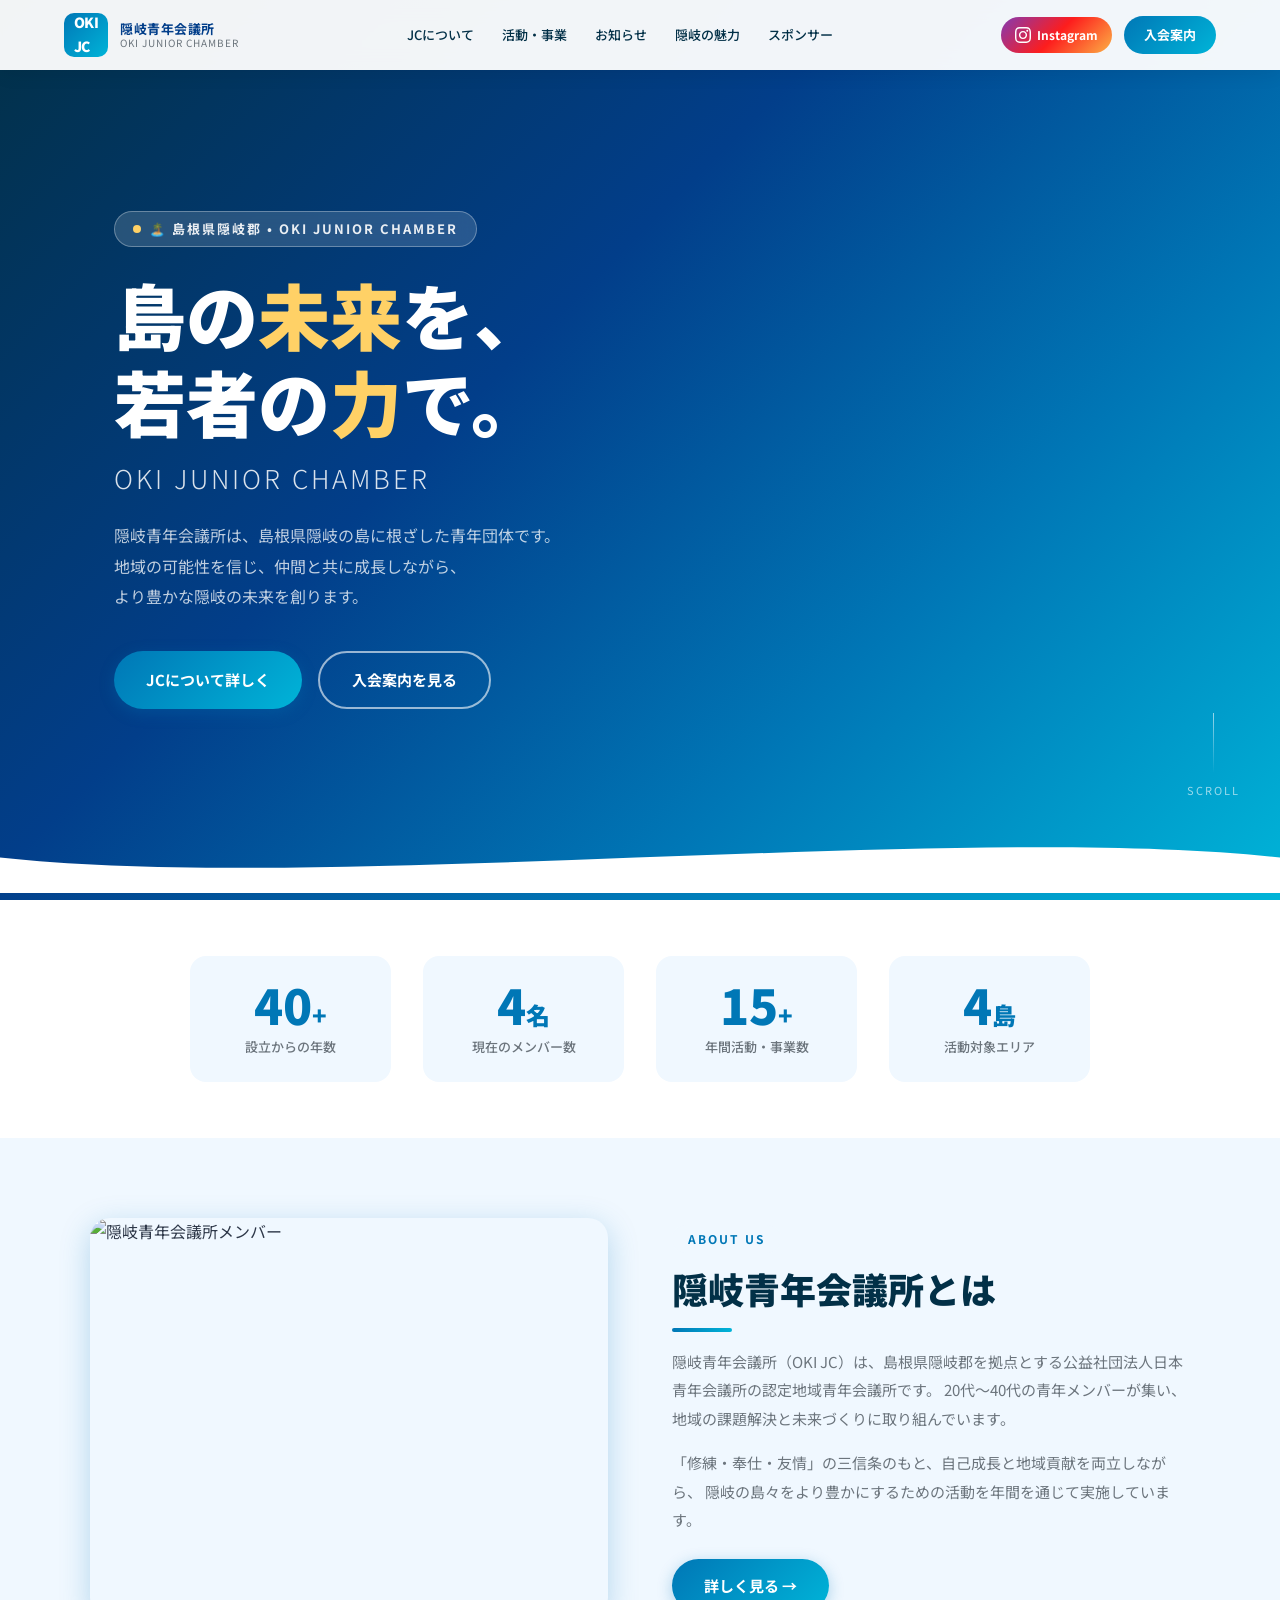
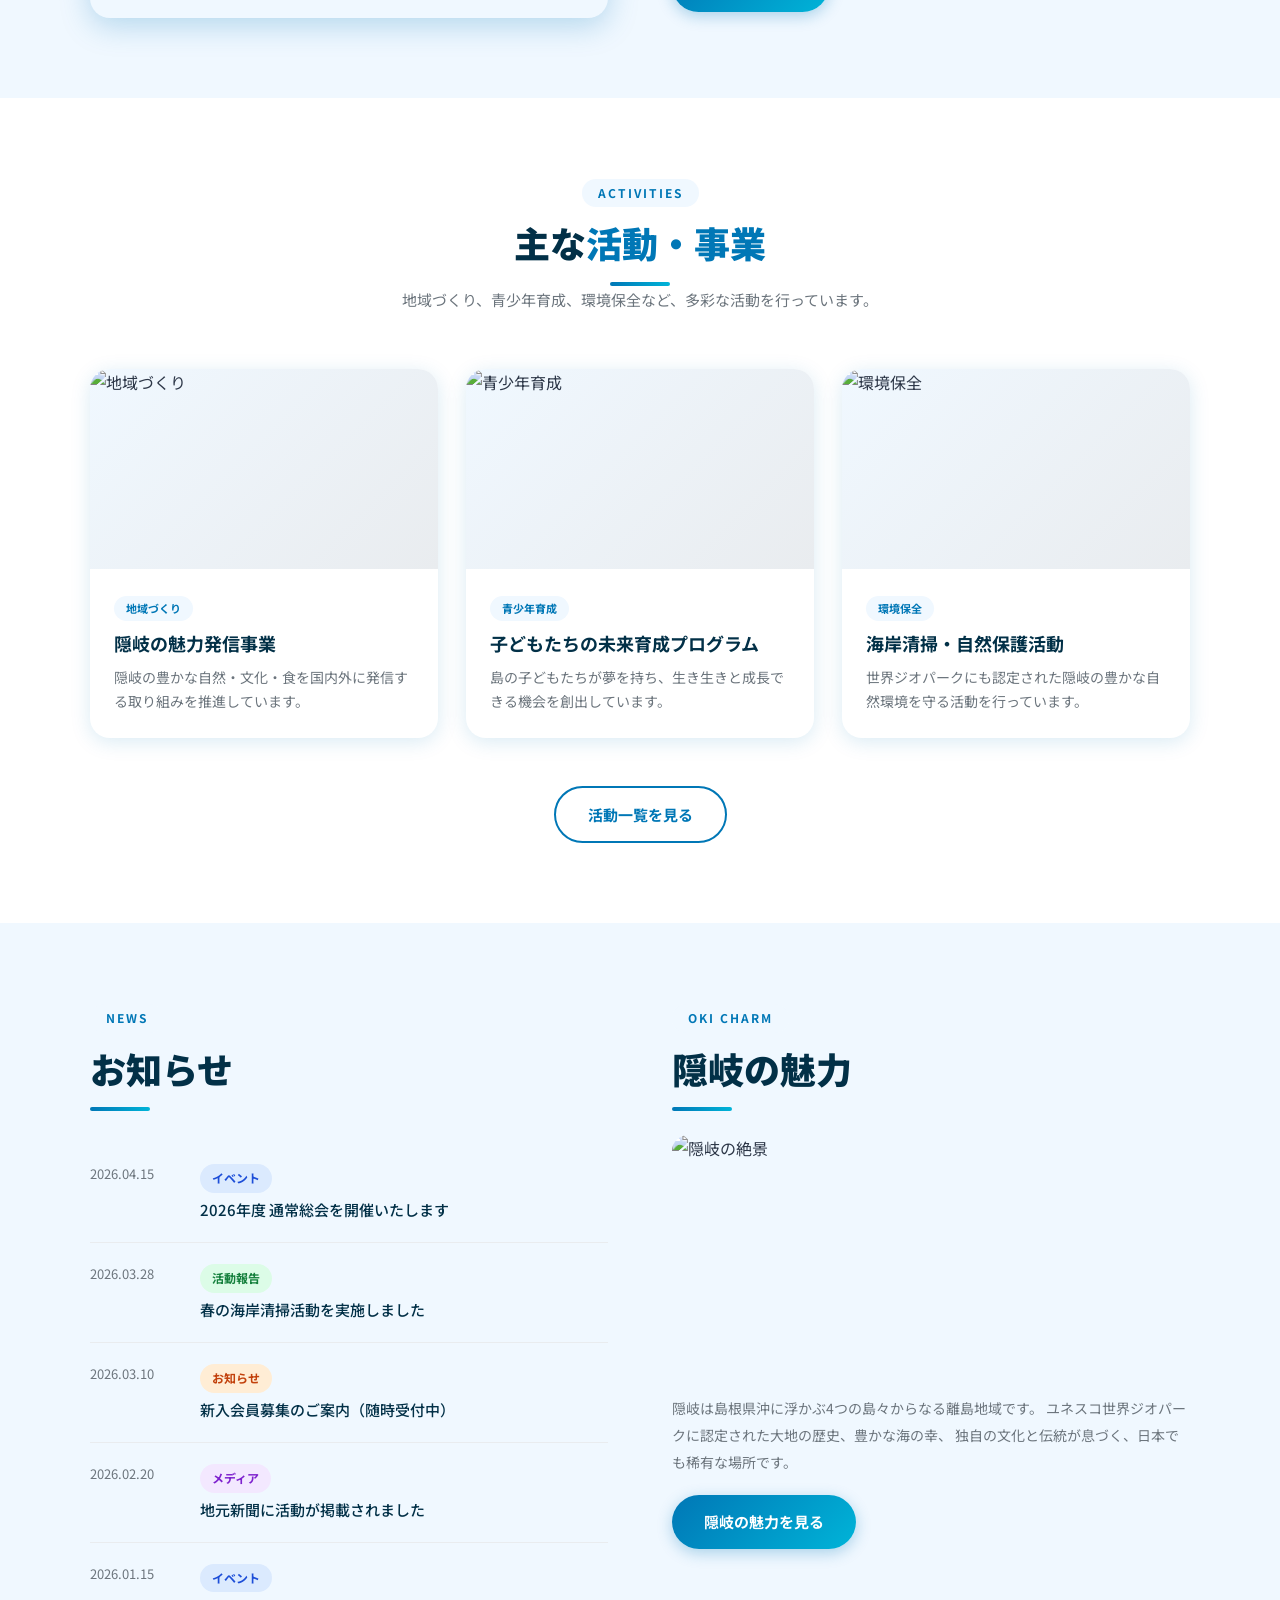
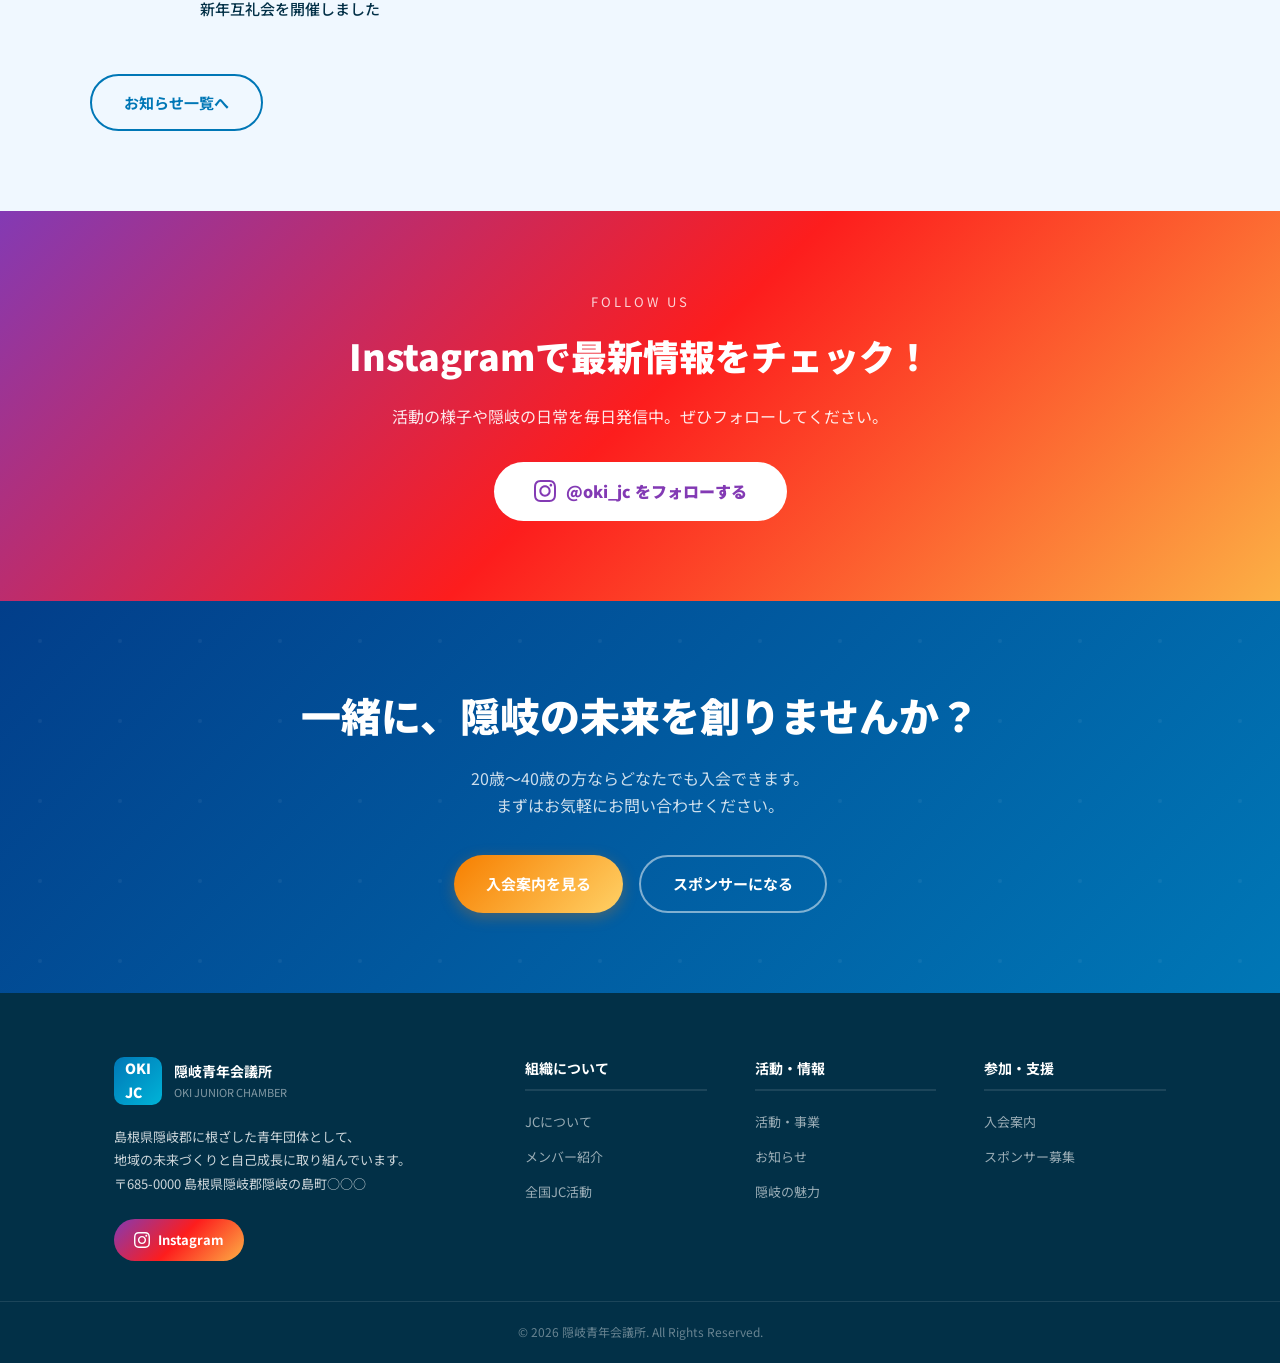
==== commit a6545636: "Update index.html" ====
--- a/index.html
+++ b/index.html
@@ -354,11 +354,11 @@
       <div class="label">設立からの年数</div>
     </div>
     <div class="stat-card fade-in">
-      <div class="num">30<span class="unit">名</span></div>
+      <div class="num">4<span class="unit">名</span></div>
       <div class="label">現在のメンバー数</div>
     </div>
     <div class="stat-card fade-in">
-      <div class="num">20<span class="unit">+</span></div>
+      <div class="num">15<span class="unit">+</span></div>
       <div class="label">年間活動・事業数</div>
     </div>
     <div class="stat-card fade-in">
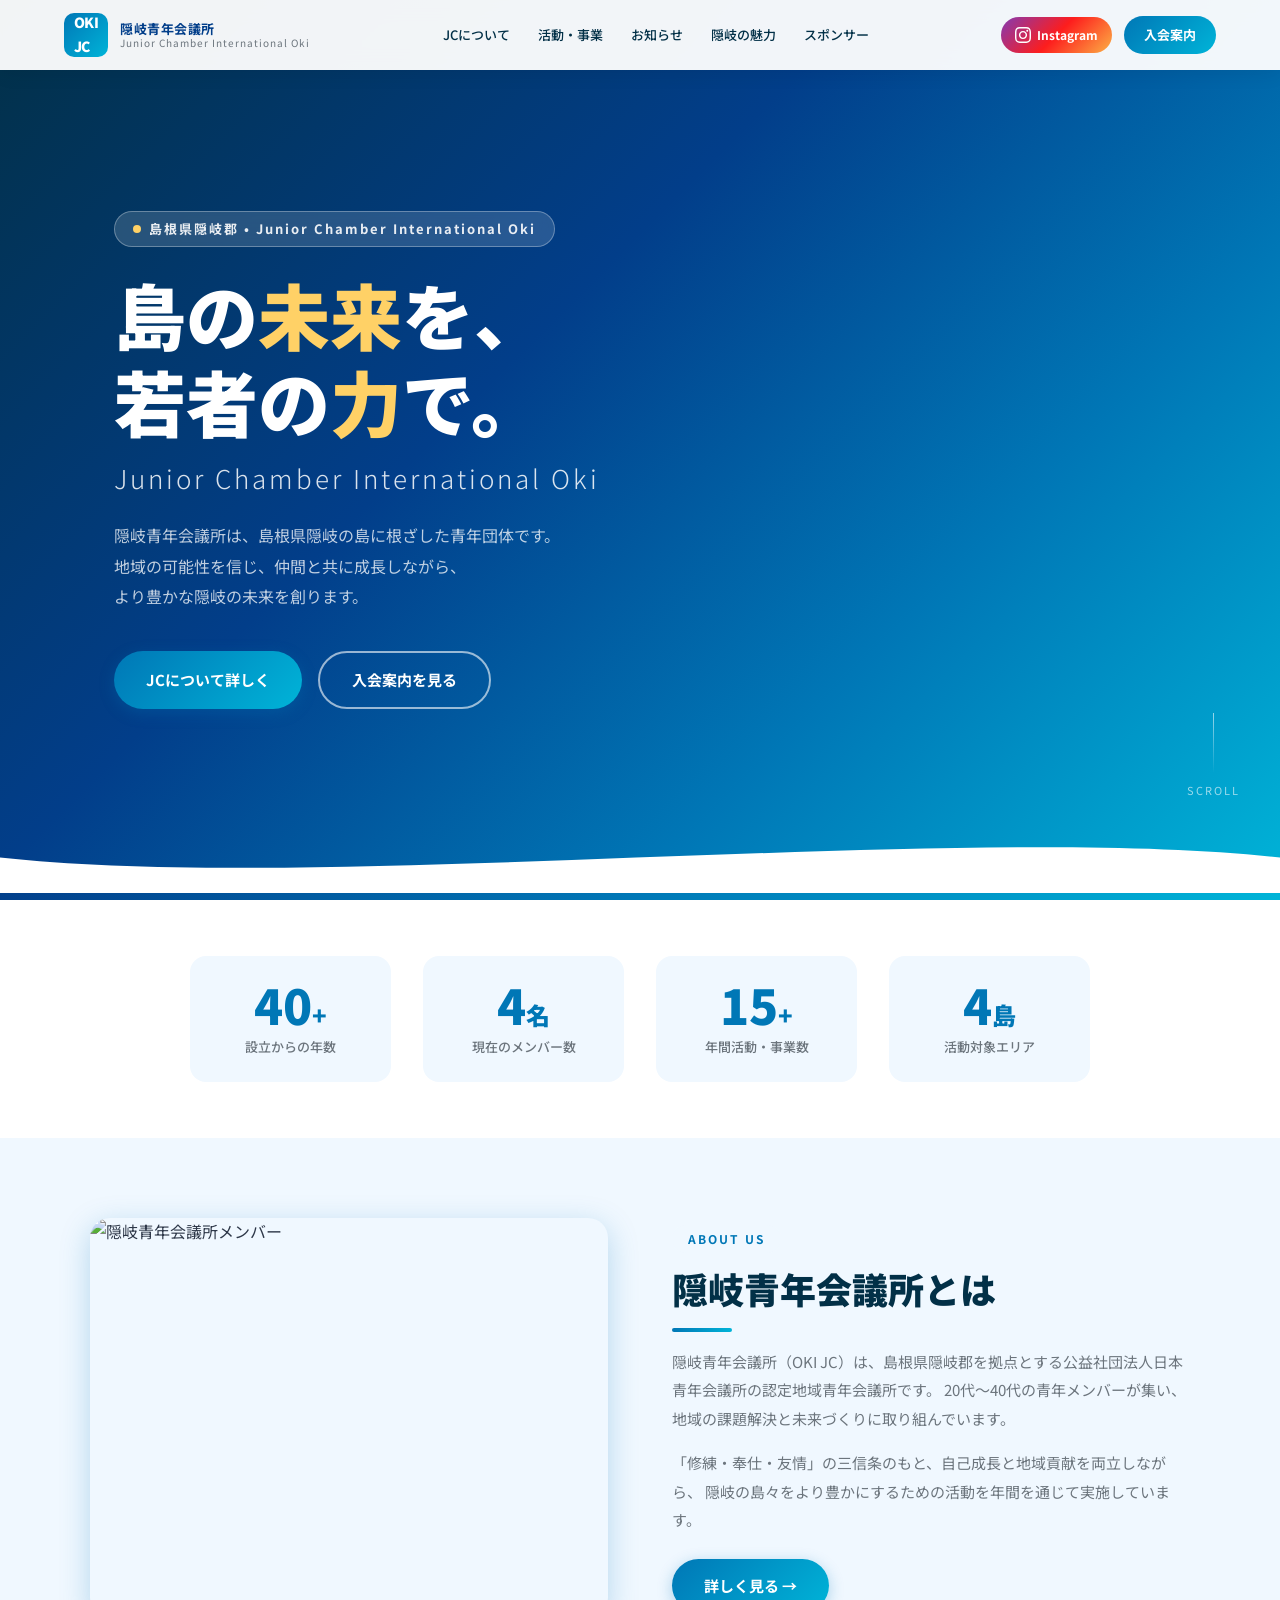
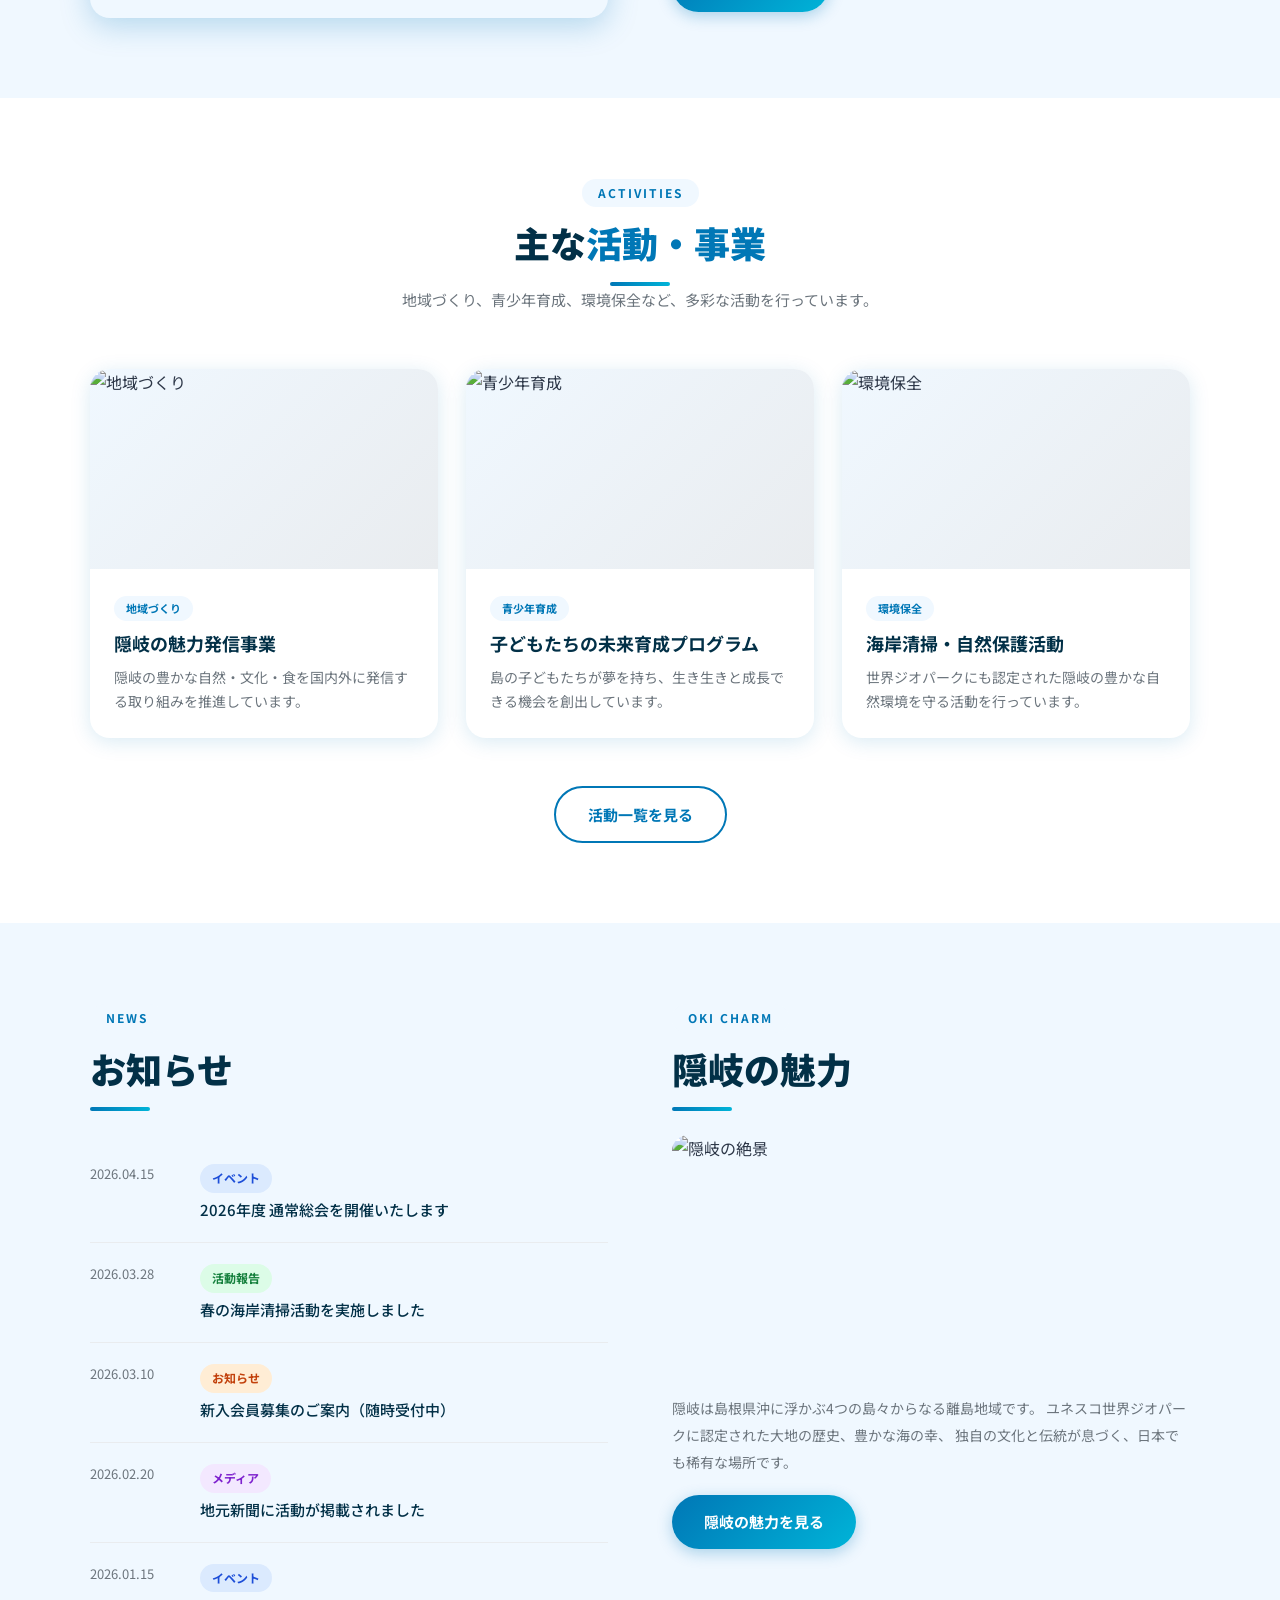
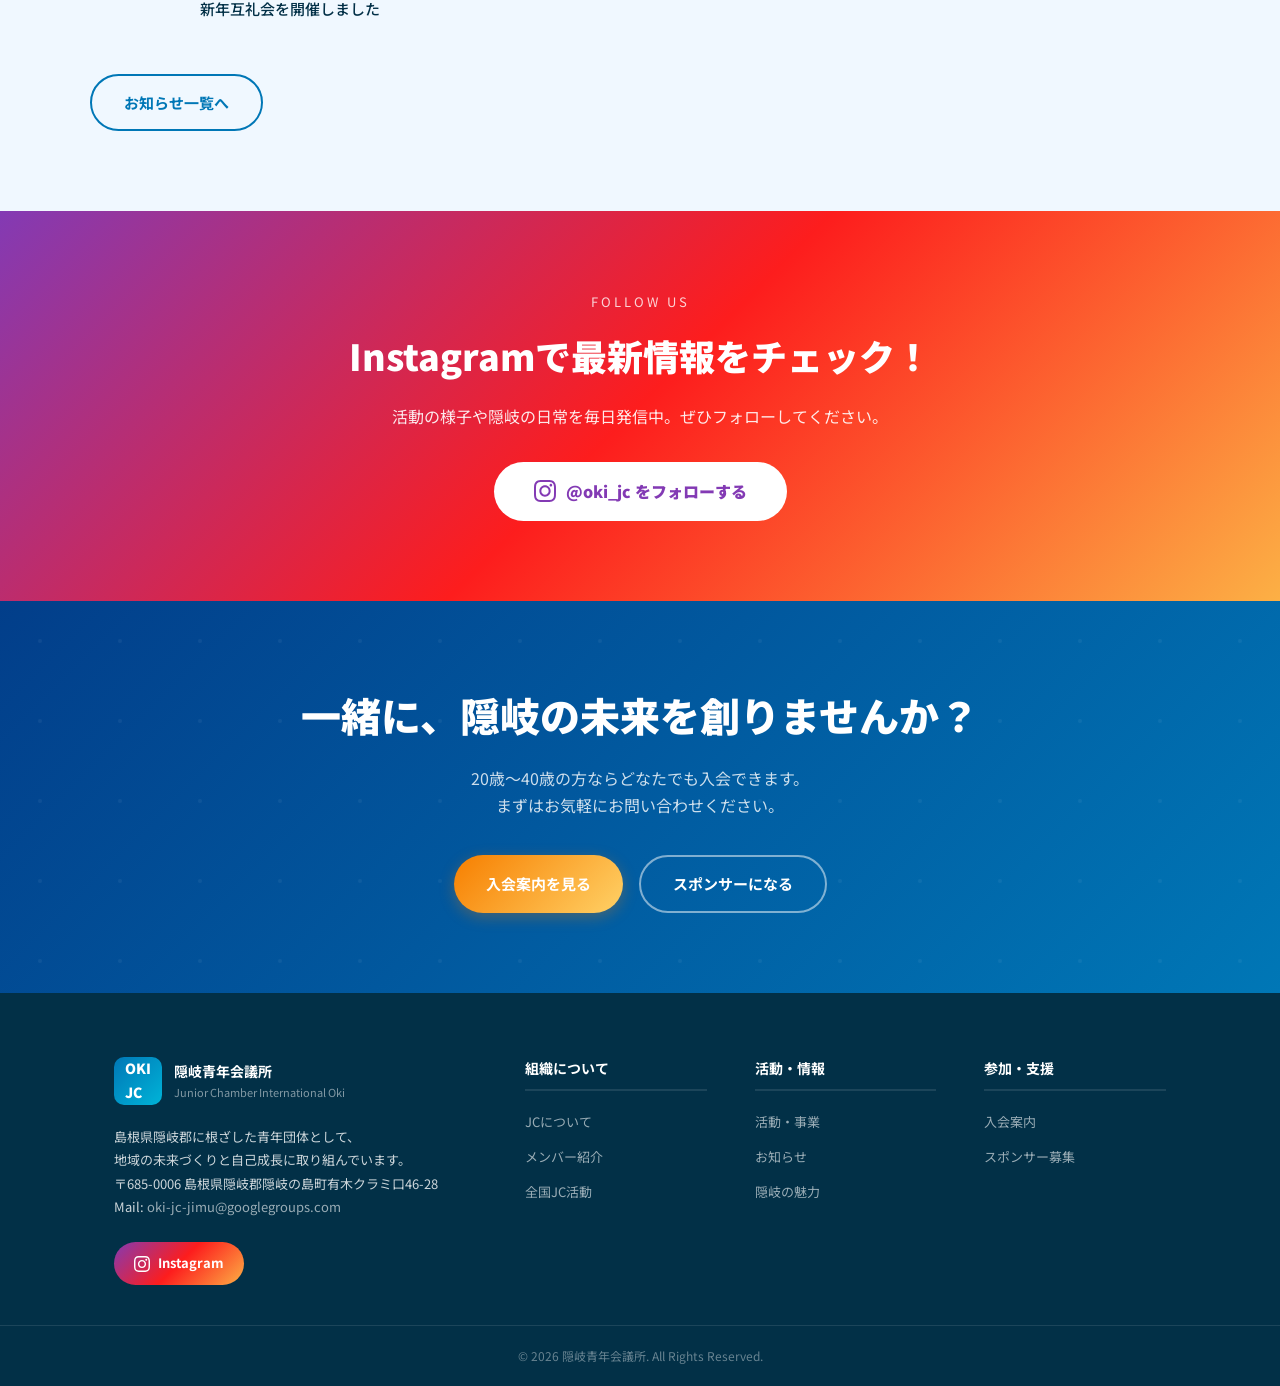
==== commit 986379b1: "fix: Instagram URL・メンバー・アイコン・住所・組織名を更新 - Instagramリンクを実際のアカウントURLに更新（全ページ） - 組織英語名を「Junior Chamber I" ====
--- a/index.html
+++ b/index.html
@@ -3,7 +3,7 @@
 <head>
   <meta charset="UTF-8">
   <meta name="viewport" content="width=device-width, initial-scale=1.0">
-  <title>隠岐青年会議所 | OKI Junior Chamber</title>
+  <title>隠岐青年会議所 | Junior Chamber International Oki</title>
   <meta name="description" content="島根県隠岐郡の青年会議所。島の未来を担う青年たちが、地域づくりと自己成長に挑戦しています。">
   <link rel="stylesheet" href="css/style.css">
   <style>
@@ -281,7 +281,7 @@
       <div class="header-logo-icon">OKI<br>JC</div>
       <div class="header-logo-text">
         <span class="org-name">隠岐青年会議所</span>
-        <span class="org-sub">OKI JUNIOR CHAMBER</span>
+        <span class="org-sub">Junior Chamber International Oki</span>
       </div>
     </a>
     <nav class="header-nav">
@@ -292,7 +292,7 @@
       <a href="sponsor.html">スポンサー</a>
     </nav>
     <div class="header-right">
-      <a href="#" target="_blank" rel="noopener" class="header-instagram">
+      <a href="https://www.instagram.com/oki_jci?igsh=MTJpMnRlNXYxaTF3Zw%3D%3D&utm_source=qr" target="_blank" rel="noopener" class="header-instagram">
         <svg xmlns="http://www.w3.org/2000/svg" viewBox="0 0 24 24" fill="currentColor"><path d="M12 2.163c3.204 0 3.584.012 4.85.07 3.252.148 4.771 1.691 4.919 4.919.058 1.265.069 1.645.069 4.849 0 3.205-.012 3.584-.069 4.849-.149 3.225-1.664 4.771-4.919 4.919-1.266.058-1.644.07-4.85.07-3.204 0-3.584-.012-4.849-.07-3.26-.149-4.771-1.699-4.919-4.92-.058-1.265-.07-1.644-.07-4.849 0-3.204.013-3.583.07-4.849.149-3.227 1.664-4.771 4.919-4.919 1.266-.057 1.645-.069 4.849-.069zm0-2.163c-3.259 0-3.667.014-4.947.072-4.358.2-6.78 2.618-6.98 6.98-.059 1.281-.073 1.689-.073 4.948 0 3.259.014 3.668.072 4.948.2 4.358 2.618 6.78 6.98 6.98 1.281.058 1.689.072 4.948.072 3.259 0 3.668-.014 4.948-.072 4.354-.2 6.782-2.618 6.979-6.98.059-1.28.073-1.689.073-4.948 0-3.259-.014-3.667-.072-4.947-.196-4.354-2.617-6.78-6.979-6.98-1.281-.059-1.69-.073-4.949-.073zm0 5.838c-3.403 0-6.162 2.759-6.162 6.162s2.759 6.163 6.162 6.163 6.162-2.759 6.162-6.163c0-3.403-2.759-6.162-6.162-6.162zm0 10.162c-2.209 0-4-1.79-4-4 0-2.209 1.791-4 4-4s4 1.791 4 4c0 2.21-1.791 4-4 4zm6.406-11.845c-.796 0-1.441.645-1.441 1.44s.645 1.44 1.441 1.44c.795 0 1.439-.645 1.439-1.44s-.644-1.44-1.439-1.44z"/></svg>
         Instagram
       </a>
@@ -306,25 +306,25 @@
 
 <!-- モバイルメニュー -->
 <nav class="mobile-menu" id="mobileMenu">
-  <a href="index.html">🏠 ホーム</a>
-  <a href="about.html">📖 JCについて</a>
-  <a href="members.html">👥 メンバー紹介</a>
-  <a href="activities.html">🎯 活動・事業</a>
-  <a href="news.html">📢 お知らせ</a>
-  <a href="oki-info.html">🏝️ 隠岐の魅力</a>
-  <a href="national-jc.html">🗾 全国JC活動</a>
-  <a href="sponsor.html">🤝 スポンサー募集</a>
-  <a href="join.html">✨ 入会案内</a>
-  <a href="#" target="_blank" rel="noopener" class="mobile-instagram">📷 Instagram をフォロー</a>
+  <a href="index.html">ホーム</a>
+  <a href="about.html">JCについて</a>
+  <a href="members.html">メンバー紹介</a>
+  <a href="activities.html">活動・事業</a>
+  <a href="news.html">お知らせ</a>
+  <a href="oki-info.html">隠岐の魅力</a>
+  <a href="national-jc.html">全国JC活動</a>
+  <a href="sponsor.html">スポンサー募集</a>
+  <a href="join.html">入会案内</a>
+  <a href="https://www.instagram.com/oki_jci?igsh=MTJpMnRlNXYxaTF3Zw%3D%3D&utm_source=qr" target="_blank" rel="noopener" class="mobile-instagram">Instagram をフォロー</a>
 </nav>
 
 <!-- ヒーロー -->
 <section class="hero">
   <div class="hero-bg"></div>
   <div class="hero-content">
-    <div class="hero-tag">🏝️ 島根県隠岐郡 &#x2022; OKI JUNIOR CHAMBER</div>
+    <div class="hero-tag">島根県隠岐郡 &#x2022; Junior Chamber International Oki</div>
     <h1>島の<span class="accent">未来</span>を、<br>若者の<span class="accent">力</span>で。</h1>
-    <p class="hero-sub">OKI JUNIOR CHAMBER</p>
+    <p class="hero-sub">Junior Chamber International Oki</p>
     <p class="hero-desc">
       隠岐青年会議所は、島根県隠岐の島に根ざした青年団体です。<br>
       地域の可能性を信じ、仲間と共に成長しながら、<br>
@@ -503,7 +503,7 @@
     <p style="font-size:13px;letter-spacing:3px;opacity:0.8;margin-bottom:12px;">FOLLOW US</p>
     <h2>Instagramで最新情報をチェック！</h2>
     <p>活動の様子や隠岐の日常を毎日発信中。ぜひフォローしてください。</p>
-    <a href="#" target="_blank" rel="noopener" class="instagram-cta-btn">
+    <a href="https://www.instagram.com/oki_jci?igsh=MTJpMnRlNXYxaTF3Zw%3D%3D&utm_source=qr" target="_blank" rel="noopener" class="instagram-cta-btn">
       <svg xmlns="http://www.w3.org/2000/svg" viewBox="0 0 24 24" fill="currentColor"><path d="M12 2.163c3.204 0 3.584.012 4.85.07 3.252.148 4.771 1.691 4.919 4.919.058 1.265.069 1.645.069 4.849 0 3.205-.012 3.584-.069 4.849-.149 3.225-1.664 4.771-4.919 4.919-1.266.058-1.644.07-4.85.07-3.204 0-3.584-.012-4.849-.07-3.26-.149-4.771-1.699-4.919-4.92-.058-1.265-.07-1.644-.07-4.849 0-3.204.013-3.583.07-4.849.149-3.227 1.664-4.771 4.919-4.919 1.266-.057 1.645-.069 4.849-.069zm0-2.163c-3.259 0-3.667.014-4.947.072-4.358.2-6.78 2.618-6.98 6.98-.059 1.281-.073 1.689-.073 4.948 0 3.259.014 3.668.072 4.948.2 4.358 2.618 6.78 6.98 6.98 1.281.058 1.689.072 4.948.072 3.259 0 3.668-.014 4.948-.072 4.354-.2 6.782-2.618 6.979-6.98.059-1.28.073-1.689.073-4.948 0-3.259-.014-3.667-.072-4.947-.196-4.354-2.617-6.78-6.979-6.98-1.281-.059-1.69-.073-4.949-.073zm0 5.838c-3.403 0-6.162 2.759-6.162 6.162s2.759 6.163 6.162 6.163 6.162-2.759 6.162-6.163c0-3.403-2.759-6.162-6.162-6.162zm0 10.162c-2.209 0-4-1.79-4-4 0-2.209 1.791-4 4-4s4 1.791 4 4c0 2.21-1.791 4-4 4zm6.406-11.845c-.796 0-1.441.645-1.441 1.44s.645 1.44 1.441 1.44c.795 0 1.439-.645 1.439-1.44s-.644-1.44-1.439-1.44z"/></svg>
       @oki_jc をフォローする
     </a>
@@ -528,15 +528,15 @@
         <div class="footer-logo-icon">OKI<br>JC</div>
         <div class="footer-logo-text">
           <div class="org-name">隠岐青年会議所</div>
-          <div class="org-sub">OKI JUNIOR CHAMBER</div>
+          <div class="org-sub">Junior Chamber International Oki</div>
         </div>
       </div>
       <p class="footer-desc">
         島根県隠岐郡に根ざした青年団体として、<br>
         地域の未来づくりと自己成長に取り組んでいます。<br>
-        〒685-0000 島根県隠岐郡隠岐の島町○○○
+        〒685-0006 島根県隠岐郡隠岐の島町有木クラミ口46-28<br>Mail: <a href="mailto:oki-jc-jimu@googlegroups.com" style="color:rgba(255,255,255,0.6);">oki-jc-jimu@googlegroups.com</a>
       </p>
-      <a href="#" target="_blank" rel="noopener" class="footer-instagram">
+      <a href="https://www.instagram.com/oki_jci?igsh=MTJpMnRlNXYxaTF3Zw%3D%3D&utm_source=qr" target="_blank" rel="noopener" class="footer-instagram">
         <svg xmlns="http://www.w3.org/2000/svg" viewBox="0 0 24 24" fill="currentColor" style="width:16px;height:16px;"><path d="M12 2.163c3.204 0 3.584.012 4.85.07 3.252.148 4.771 1.691 4.919 4.919.058 1.265.069 1.645.069 4.849 0 3.205-.012 3.584-.069 4.849-.149 3.225-1.664 4.771-4.919 4.919-1.266.058-1.644.07-4.85.07-3.204 0-3.584-.012-4.849-.07-3.26-.149-4.771-1.699-4.919-4.92-.058-1.265-.07-1.644-.07-4.849 0-3.204.013-3.583.07-4.849.149-3.227 1.664-4.771 4.919-4.919 1.266-.057 1.645-.069 4.849-.069zm0-2.163c-3.259 0-3.667.014-4.947.072-4.358.2-6.78 2.618-6.98 6.98-.059 1.281-.073 1.689-.073 4.948 0 3.259.014 3.668.072 4.948.2 4.358 2.618 6.78 6.98 6.98 1.281.058 1.689.072 4.948.072 3.259 0 3.668-.014 4.948-.072 4.354-.2 6.782-2.618 6.979-6.98.059-1.28.073-1.689.073-4.948 0-3.259-.014-3.667-.072-4.947-.196-4.354-2.617-6.78-6.979-6.98-1.281-.059-1.69-.073-4.949-.073zm0 5.838c-3.403 0-6.162 2.759-6.162 6.162s2.759 6.163 6.162 6.163 6.162-2.759 6.162-6.163c0-3.403-2.759-6.162-6.162-6.162zm0 10.162c-2.209 0-4-1.79-4-4 0-2.209 1.791-4 4-4s4 1.791 4 4c0 2.21-1.791 4-4 4zm6.406-11.845c-.796 0-1.441.645-1.441 1.44s.645 1.44 1.441 1.44c.795 0 1.439-.645 1.439-1.44s-.644-1.44-1.439-1.44z"/></svg>
         Instagram
       </a>
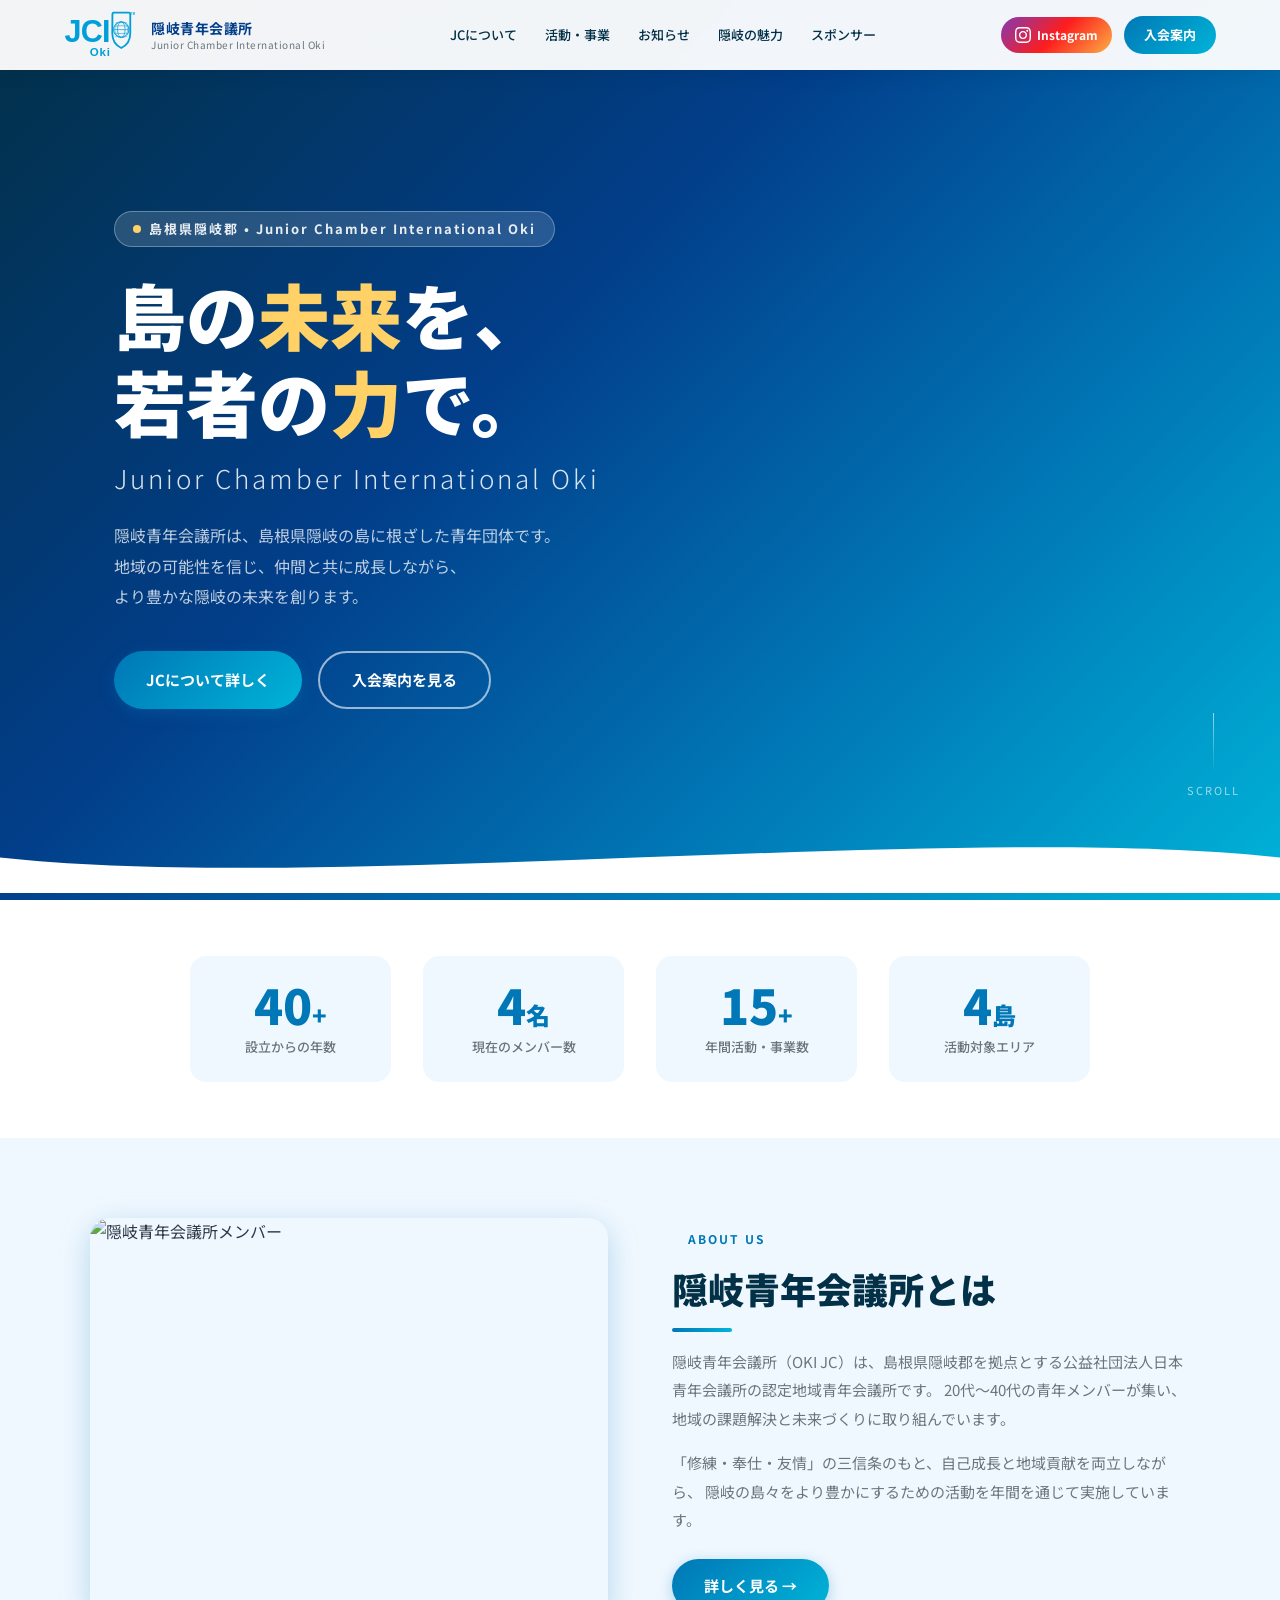
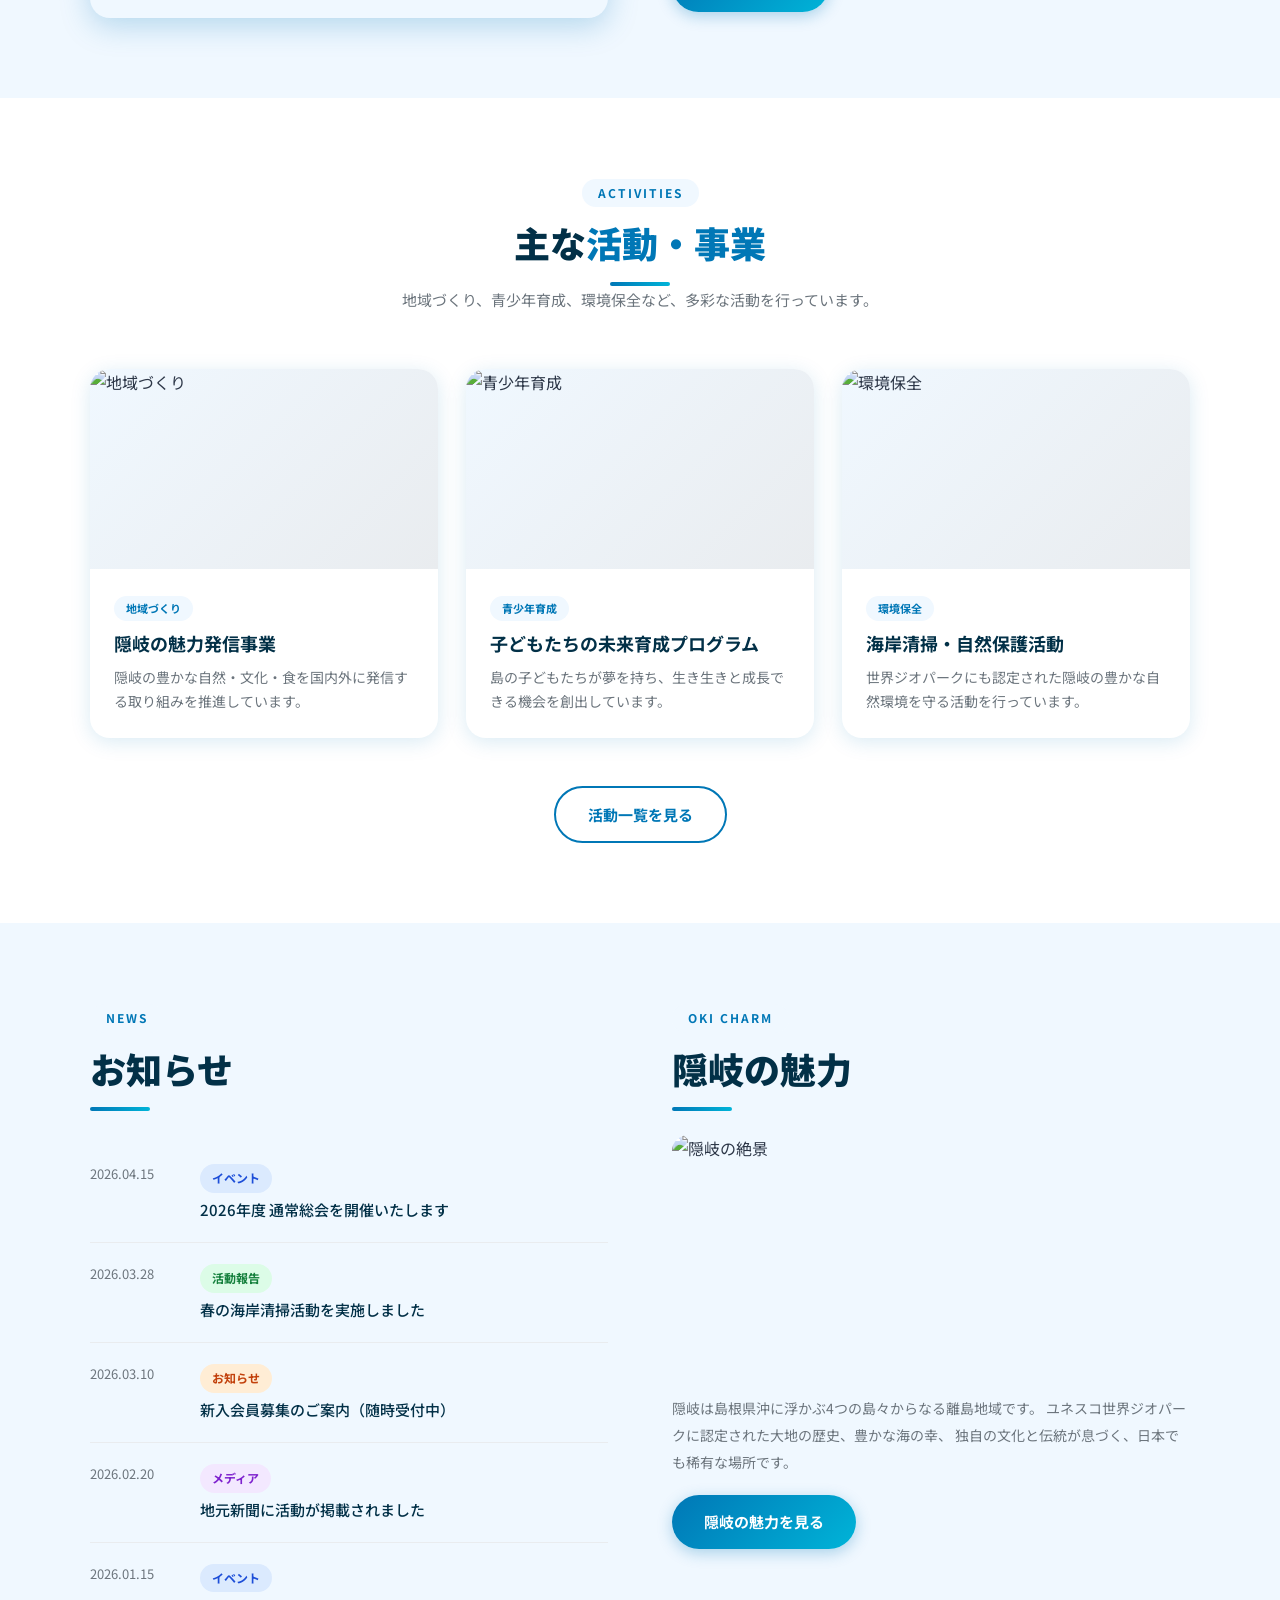
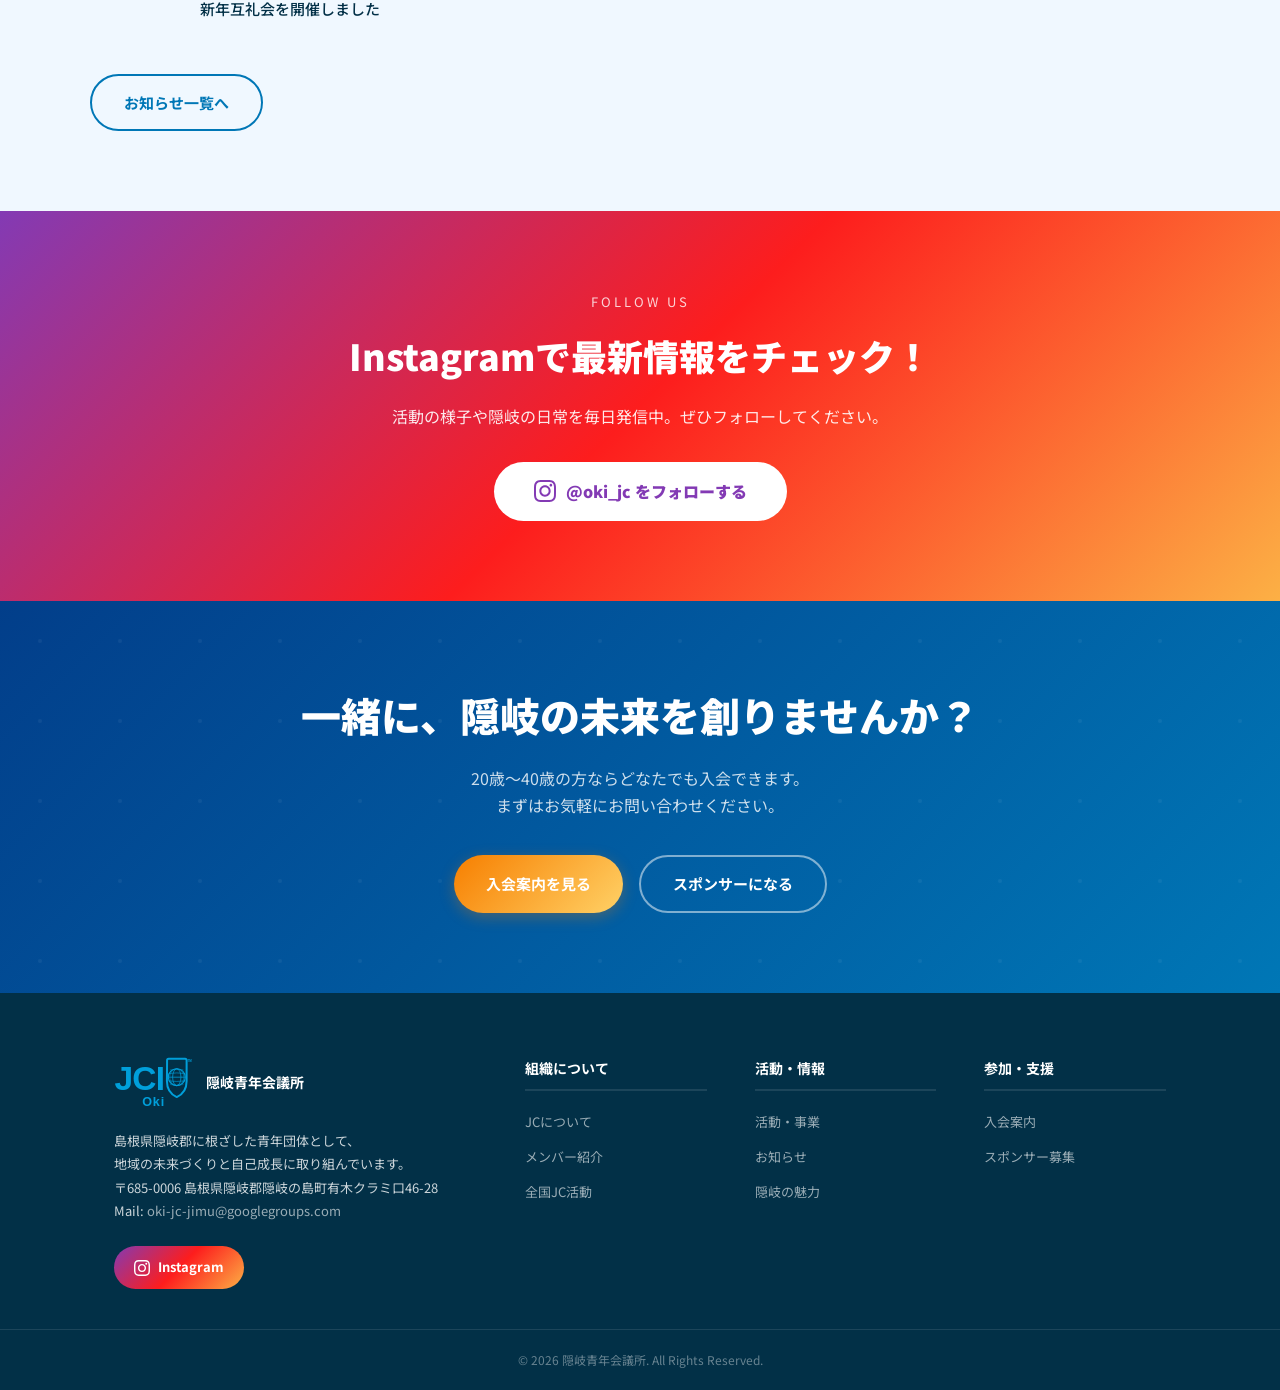
==== commit 52f98cd6: "fix: JCI公式ロゴ適用・アイコン削除・メンバー数修正 - 全ページのヘッダー・フッターロゴをJCI Oki公式SVGロゴに変更 - about.htmlの修練カードから⚡アイコンを削除 - 「3" ====
--- a/index.html
+++ b/index.html
@@ -278,7 +278,7 @@
 <header class="header">
   <div class="header-inner">
     <a href="index.html" class="header-logo">
-      <div class="header-logo-icon">OKI<br>JC</div>
+      <img src="images/jci-oki-logo.svg" alt="JCI Oki" class="header-logo-img">
       <div class="header-logo-text">
         <span class="org-name">隠岐青年会議所</span>
         <span class="org-sub">Junior Chamber International Oki</span>
@@ -525,10 +525,9 @@
   <div class="footer-top">
     <div>
       <div class="footer-logo">
-        <div class="footer-logo-icon">OKI<br>JC</div>
+        <img src="images/jci-oki-logo.svg" alt="JCI Oki" class="footer-logo-img">
         <div class="footer-logo-text">
           <div class="org-name">隠岐青年会議所</div>
-          <div class="org-sub">Junior Chamber International Oki</div>
         </div>
       </div>
       <p class="footer-desc">
--- a/css/style.css
+++ b/css/style.css
@@ -86,31 +86,23 @@
 .header-logo {
   display: flex;
   align-items: center;
-  gap: 12px;
-}
-
-.header-logo-icon {
-  width: 44px;
-  height: 44px;
-  background: linear-gradient(135deg, var(--primary), var(--secondary));
-  border-radius: 10px;
-  display: flex;
-  align-items: center;
-  justify-content: center;
-  color: white;
-  font-weight: 900;
+  gap: 14px;
+}
+
+.header-logo-img {
+  height: 48px;
+  width: auto;
+  display: block;
+}
+
+.header-logo-text {
+  display: flex;
+  flex-direction: column;
+  line-height: 1.3;
+}
+
+.header-logo-text .org-name {
   font-size: 14px;
-  letter-spacing: -0.5px;
-}
-
-.header-logo-text {
-  display: flex;
-  flex-direction: column;
-  line-height: 1.2;
-}
-
-.header-logo-text .org-name {
-  font-size: 13px;
   font-weight: 700;
   color: var(--primary-dark);
   letter-spacing: 0.5px;
@@ -119,7 +111,14 @@
 .header-logo-text .org-sub {
   font-size: 10px;
   color: var(--gray);
-  letter-spacing: 1px;
+  letter-spacing: 0.5px;
+}
+
+/* フッターロゴ画像 */
+.footer-logo-img {
+  height: 52px;
+  width: auto;
+  display: block;
 }
 
 .header-nav {
